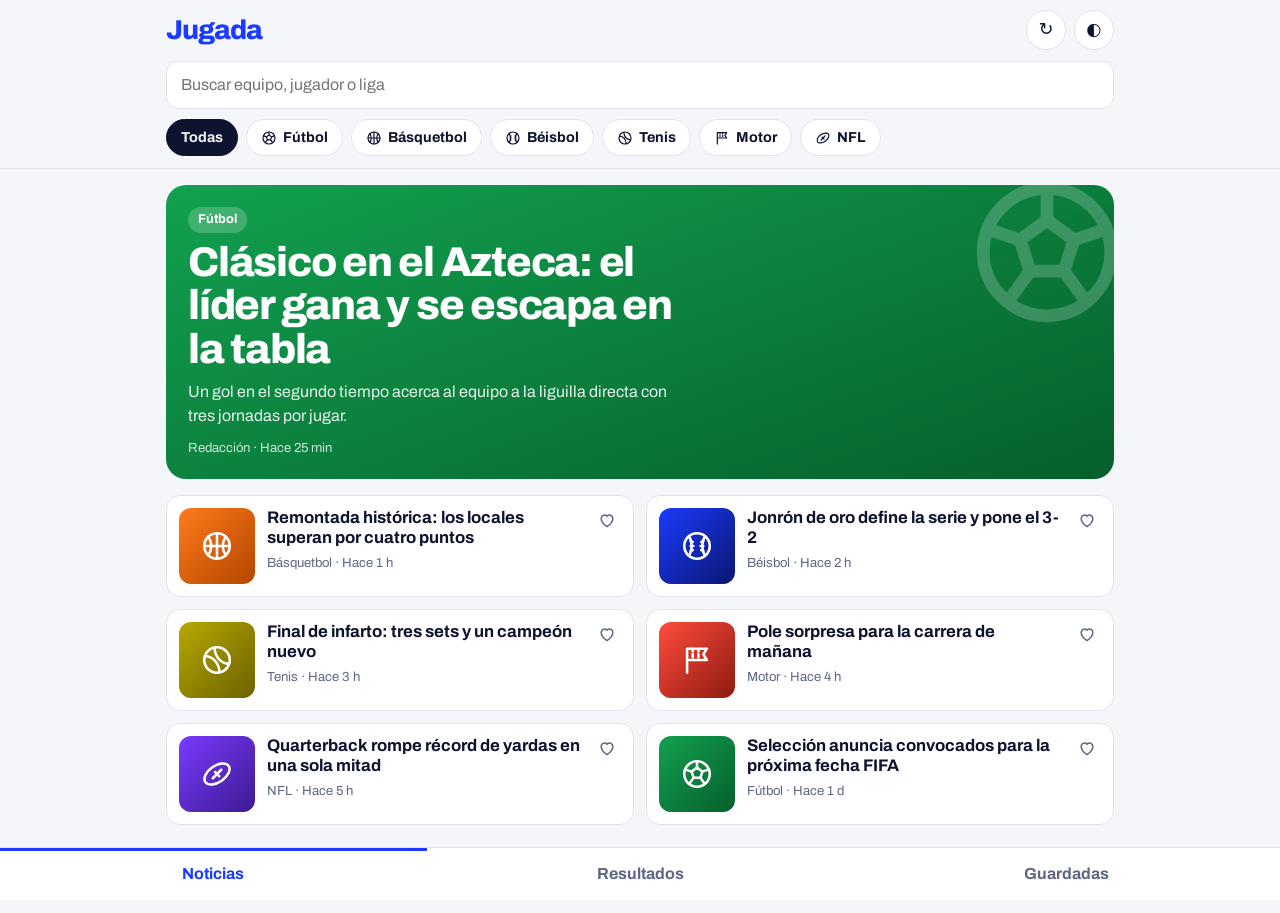
==== index.html @ f1afa184 "Deportes" ====
<!DOCTYPE html>
<html lang="es">
<head>
<meta charset="utf-8">
<meta name="viewport" content="width=device-width, initial-scale=1, viewport-fit=cover">
<title>Jugada · Noticias deportivas</title>
<meta name="description" content="Noticias y resultados deportivos en tiempo real.">
<meta name="theme-color" content="#1B3BFF">
<link rel="manifest" href="manifest.json">
<link rel="icon" href="icon.svg" type="image/svg+xml">
<link rel="apple-touch-icon" href="icon.svg">
<link rel="preconnect" href="https://fonts.googleapis.com">
<link rel="preconnect" href="https://fonts.gstatic.com" crossorigin>
<link href="https://fonts.googleapis.com/css2?family=Archivo:wght@400;500;700;800&display=swap" rel="stylesheet">
<link rel="stylesheet" href="/css/styles.css">
</head>
<body>
<div id="offline" class="offline" role="status" hidden>Sin conexión. Mostrando contenido guardado.</div>

<header class="bar">
  <div class="bar-in">
    <h1 class="logo">Jugada</h1>
    <div class="bar-actions">
      <button id="install" class="btn-sm" hidden>Instalar app</button>
      <button id="refresh" class="icon" aria-label="Actualizar noticias">↻</button>
      <button id="theme" class="icon" aria-label="Cambiar tema">◐</button>
    </div>
  </div>
  <div class="bar-in">
    <input id="q" class="search" type="search" placeholder="Buscar equipo, jugador o liga" aria-label="Buscar">
  </div>
  <nav id="chips" class="chips" aria-label="Deportes"></nav>
</header>

<main id="view" class="view" aria-live="polite"></main>

<nav class="tabbar" aria-label="Secciones">
  <button data-view="news" aria-current="page">Noticias</button>
  <button data-view="scores">Resultados</button>
  <button data-view="saved">Guardadas <span id="count" class="badge" hidden>0</span></button>
</nav>

<dialog id="sheet" class="sheet" aria-labelledby="sheet-title">
  <article id="sheet-body"></article>
</dialog>

<div id="toast" class="toast" role="status"></div>
<script src="/js/app.js" defer></script>
</body>
</html>
---- css/styles.css ----
:root{
  --bg:#F5F6FA; --card:#fff; --ink:#0E1330; --muted:#5F6785; --line:#E1E4EF;
  --brand:#1B3BFF; --brand-ink:#fff; --hot:#FF4D3D; --ok:#12A150;
  --r:14px; --font:"Archivo",system-ui,-apple-system,"Segoe UI",Roboto,sans-serif;
  --safe-t:env(safe-area-inset-top,0px); --safe-b:env(safe-area-inset-bottom,0px);
}
@media (prefers-color-scheme:dark){:root:not([data-theme="light"]){--bg:#090C1C;--card:#131833;--ink:#EEF0FB;--muted:#9AA2C4;--line:#232A4D;--brand:#5B73FF}}
:root[data-theme="dark"]{--bg:#090C1C;--card:#131833;--ink:#EEF0FB;--muted:#9AA2C4;--line:#232A4D;--brand:#5B73FF}
*{box-sizing:border-box}
html{height:100%}
body{margin:0;min-height:100%;background:var(--bg);color:var(--ink);font:400 1rem/1.5 var(--font);-webkit-font-smoothing:antialiased;padding-bottom:calc(72px + var(--safe-b))}
button{font:inherit;color:inherit;cursor:pointer}
:focus-visible{outline:3px solid var(--hot);outline-offset:2px}

.offline{background:var(--hot);color:#fff;text-align:center;font-weight:700;font-size:.85rem;padding:calc(6px + var(--safe-t)) 12px 6px}
.bar{position:sticky;top:0;z-index:10;background:var(--bg);padding-top:var(--safe-t);border-bottom:1px solid var(--line)}
.bar-in{display:flex;align-items:center;justify-content:space-between;gap:10px;max-width:980px;margin:0 auto;padding:10px 16px 0}
.logo{margin:0;font-weight:800;font-size:1.7rem;letter-spacing:-.04em;color:var(--brand)}
.bar-actions{display:flex;gap:8px;align-items:center}
.icon{width:40px;height:40px;border-radius:50%;border:1px solid var(--line);background:var(--card);font-size:1.1rem}
.icon.spin{animation:spin .8s linear infinite}
@keyframes spin{to{transform:rotate(360deg)}}
.btn-sm{background:var(--brand);color:var(--brand-ink);border:0;border-radius:999px;padding:8px 14px;font-weight:700;font-size:.85rem}
.search{width:100%;padding:11px 14px;border:1px solid var(--line);border-radius:12px;background:var(--card);color:var(--ink);font:inherit}
.chips{display:flex;gap:8px;overflow-x:auto;max-width:980px;margin:0 auto;padding:10px 16px 12px;scrollbar-width:none}
.chips::-webkit-scrollbar{display:none}
.chip{flex:0 0 auto;border:1px solid var(--line);background:var(--card);border-radius:999px;padding:7px 14px;font-weight:700;font-size:.9rem}
.chip[aria-pressed="true"]{background:var(--ink);color:var(--bg);border-color:var(--ink)}

.view{max-width:980px;margin:0 auto;padding:16px}
.hero{position:relative;display:flex;flex-direction:column;justify-content:flex-end;min-height:280px;border-radius:20px;padding:22px;color:#fff;overflow:hidden;cursor:pointer;background:linear-gradient(160deg,var(--c1,#1B3BFF),var(--c2,#0A1670));border:0;width:100%;text-align:left}
.hero>*{position:relative}.hero>.hero-ic{position:absolute;right:-18px;top:-18px;opacity:.2;pointer-events:none}
.hero h2{margin:8px 0 8px;font-weight:800;font-size:clamp(1.7rem,6vw,2.6rem);line-height:1.05;letter-spacing:-.03em;max-width:20ch}
.hero p{margin:0 0 10px;opacity:.9;max-width:56ch}
.pill{align-self:flex-start;background:rgba(255,255,255,.2);border-radius:999px;padding:3px 10px;font-weight:700;font-size:.8rem}
.grid{display:grid;gap:12px;margin-top:16px}
@media(min-width:720px){.grid{grid-template-columns:1fr 1fr}}
.card{display:grid;grid-template-columns:76px 1fr auto;gap:12px;align-items:start;background:var(--card);border:1px solid var(--line);border-radius:var(--r);padding:12px;text-align:left;width:100%}
.thumb{width:76px;height:76px;border-radius:12px;display:grid;place-items:center;font-size:2rem;background:linear-gradient(135deg,var(--c1),var(--c2))}
.card h3{margin:0 0 4px;font-size:1.05rem;line-height:1.2;font-weight:700}
.meta{color:var(--muted);font-size:.82rem}
.save{border:0;background:none;font-size:1.3rem;padding:2px 4px;color:var(--muted)}
.save[aria-pressed="true"]{color:var(--hot)}

.league{margin:18px 0 8px;font-weight:800;font-size:1rem}
.match{display:grid;grid-template-columns:1fr auto;gap:4px 12px;background:var(--card);border:1px solid var(--line);border-radius:var(--r);padding:12px 14px;margin-bottom:8px}
.match .t{display:flex;justify-content:space-between;font-weight:700}
.match .t b{font-variant-numeric:tabular-nums}
.match .st{grid-column:1/-1;font-size:.8rem;color:var(--muted)}
.match.live .st{color:var(--hot);font-weight:700}
.match.live .st::before{content:"● "}

.empty{text-align:center;color:var(--muted);padding:48px 0}
.skel{height:100px;border-radius:var(--r);background:linear-gradient(90deg,var(--line),var(--card),var(--line));background-size:200% 100%;animation:sh 1.2s infinite;margin-bottom:12px}
@keyframes sh{to{background-position:-200% 0}}

.tabbar{position:fixed;left:0;right:0;bottom:0;z-index:10;display:flex;background:var(--card);border-top:1px solid var(--line);padding-bottom:var(--safe-b)}
.tabbar button{flex:1;border:0;background:none;padding:14px 4px;font-weight:700;color:var(--muted)}
.tabbar button[aria-current="page"]{color:var(--brand);box-shadow:inset 0 3px 0 var(--brand)}
.badge{background:var(--hot);color:#fff;border-radius:999px;font-size:.7rem;padding:1px 6px;margin-left:4px}

.sheet{border:0;border-radius:20px 20px 0 0;padding:0;width:min(680px,100%);max-height:88vh;margin:auto auto 0;background:var(--card);color:var(--ink)}
.sheet::backdrop{background:rgba(5,8,25,.6)}
.sheet article{padding:22px 20px calc(24px + var(--safe-b))}
.sheet h2{font-size:1.7rem;line-height:1.1;letter-spacing:-.02em;margin:10px 0}
.sheet .actions{display:flex;gap:8px;margin-top:18px;flex-wrap:wrap}
.btn{border:1px solid var(--line);background:var(--bg);border-radius:10px;padding:10px 16px;font-weight:700}
.btn.main{background:var(--brand);color:var(--brand-ink);border-color:var(--brand)}
.toast{position:fixed;left:50%;bottom:calc(86px + var(--safe-b));transform:translate(-50%,20px);background:var(--ink);color:var(--bg);padding:10px 16px;border-radius:10px;font-weight:700;font-size:.9rem;opacity:0;pointer-events:none;transition:.2s;z-index:30}
.toast.on{opacity:1;transform:translate(-50%,0)}
@media(prefers-reduced-motion:reduce){*{animation:none!important;transition:none!important}}

.ic{display:inline-block;vertical-align:-.2em;flex:none}
.thumb .ic{color:#fff}
.icon{display:grid;place-items:center;padding:0}
.chip{display:inline-flex;align-items:center;gap:6px}
.save{display:grid;place-items:center}
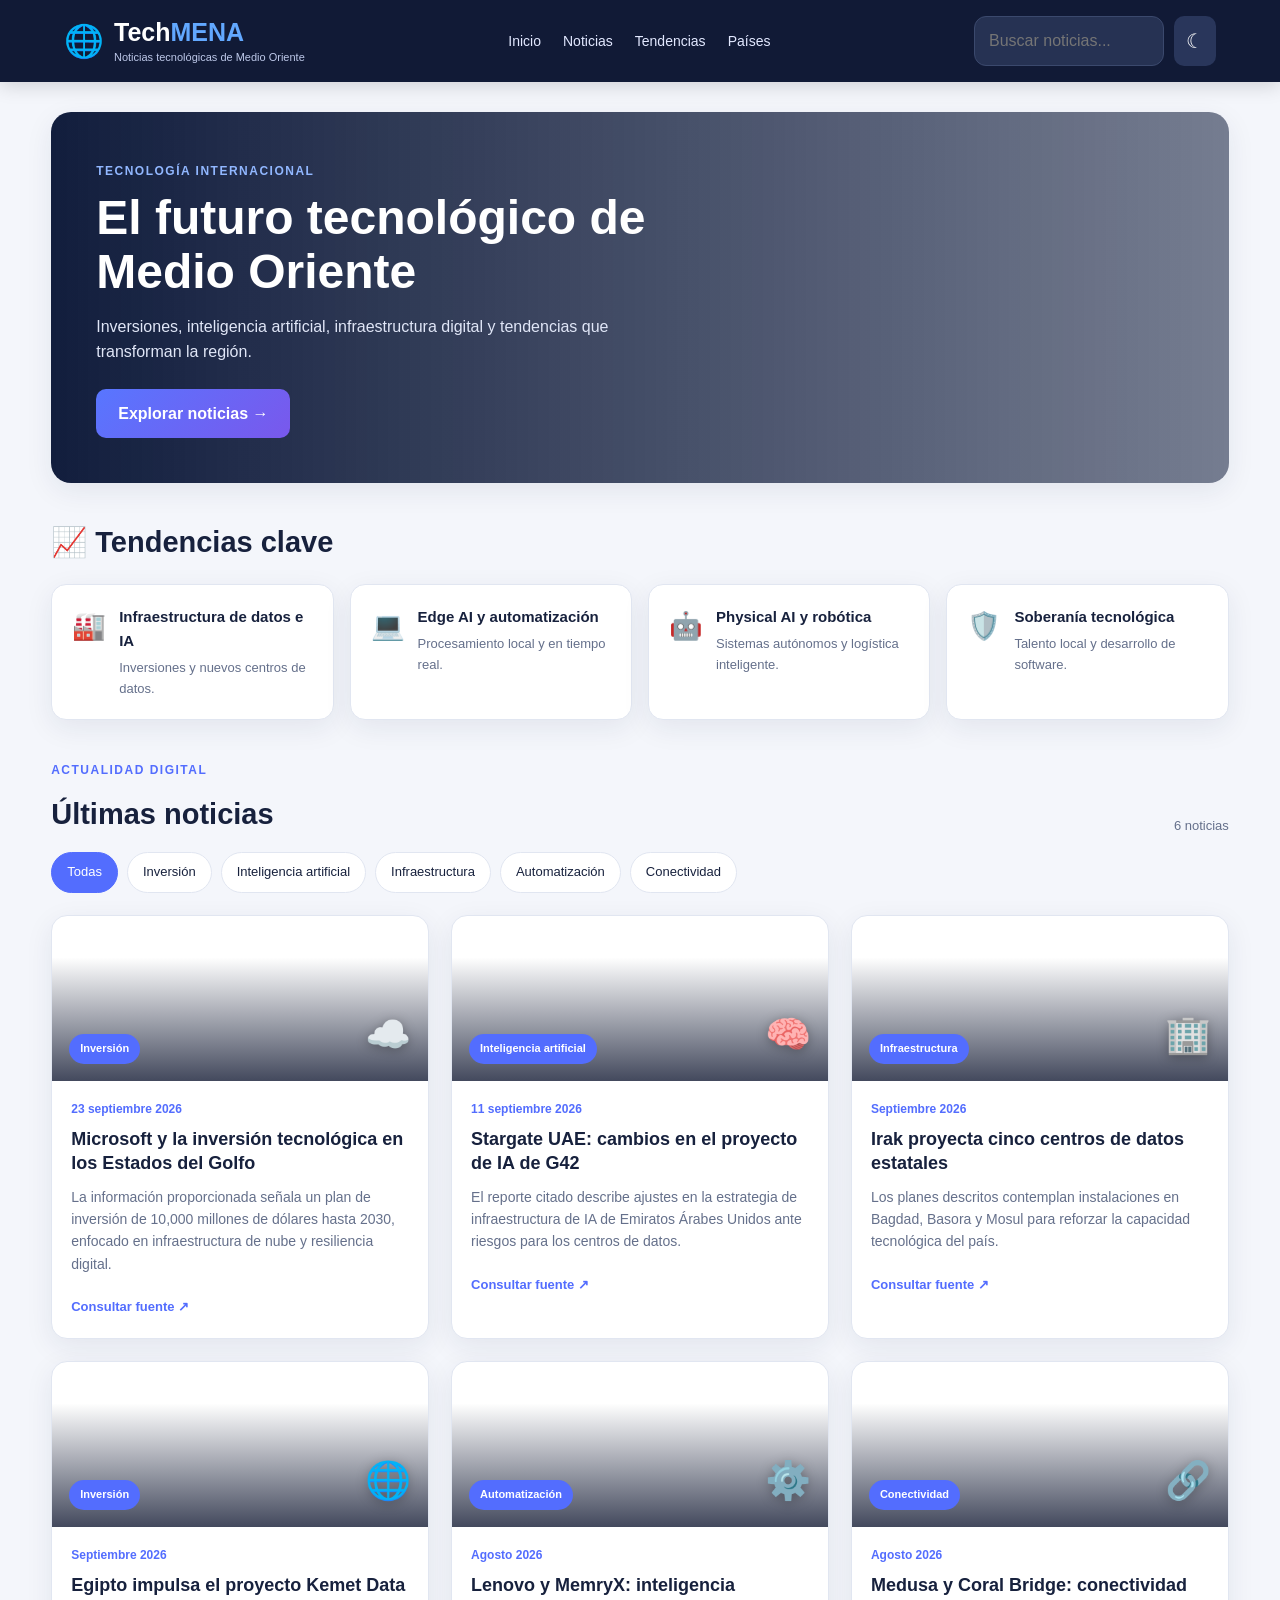
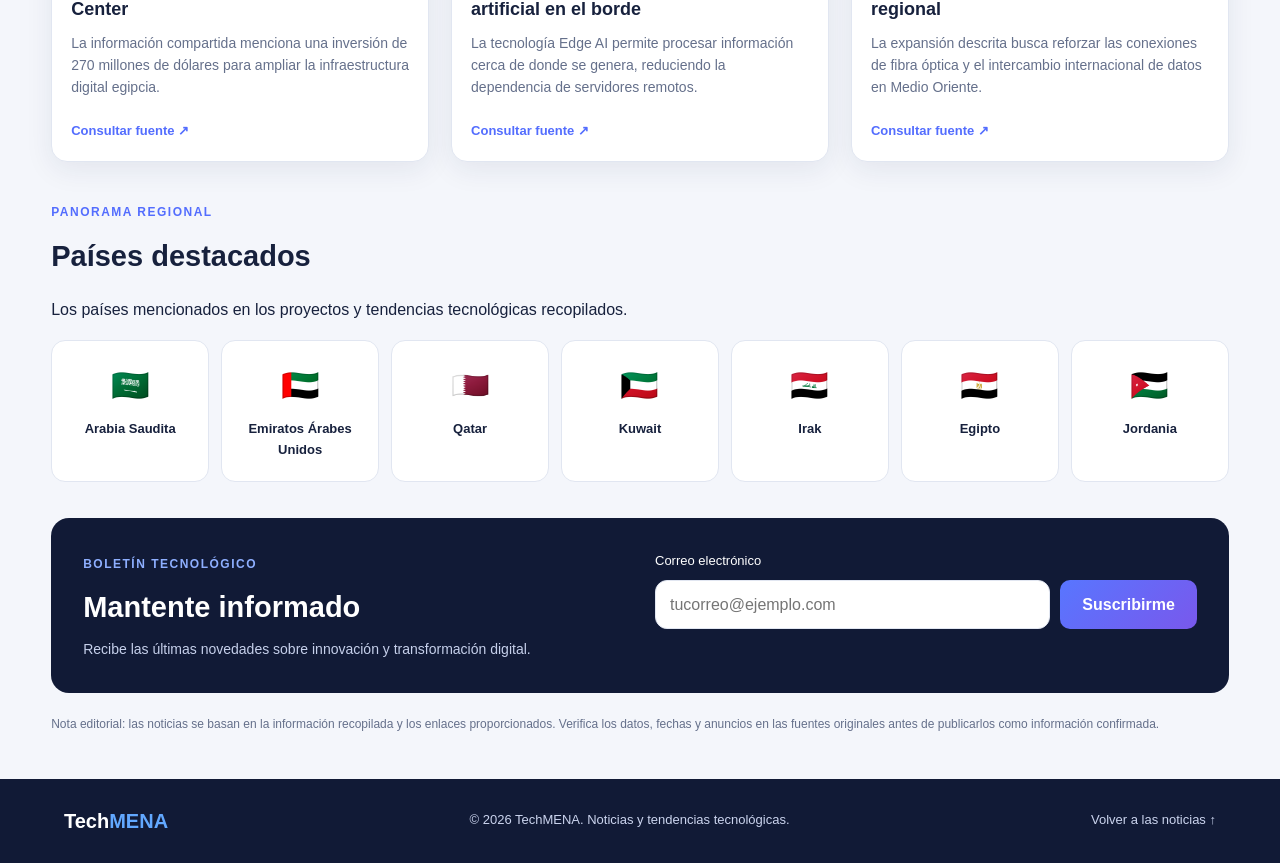
==== commit 3d7c0ee3: "Seccion de Tecnologia" ====
--- a/index.html
+++ b/index.html
@@ -1,50 +1,18 @@
+
 <!DOCTYPE html>
 <html lang="es">
 <head>
-<meta charset="utf-8">
-<meta name="viewport" content="width=device-width, initial-scale=1, viewport-fit=cover">
-<title>Jugada · Noticias deportivas</title>
-<meta name="description" content="Noticias y resultados deportivos en tiempo real.">
-<meta name="theme-color" content="#1B3BFF">
-<link rel="manifest" href="manifest.json">
-<link rel="icon" href="icon.svg" type="image/svg+xml">
-<link rel="apple-touch-icon" href="icon.svg">
-<link rel="preconnect" href="https://fonts.googleapis.com">
-<link rel="preconnect" href="https://fonts.gstatic.com" crossorigin>
-<link href="https://fonts.googleapis.com/css2?family=Archivo:wght@400;500;700;800&display=swap" rel="stylesheet">
-<link rel="stylesheet" href="/css/styles.css">
+    <meta charset="UTF-8">
+    <meta name="viewport" content="width=device-width, initial-scale=1.0">
+    <meta http-equiv="refresh" content="0; url=secciones/tecnologia/tecnologia.html">
+    <title>Redirigiendo | PWA Noticias</title>
 </head>
 <body>
-<div id="offline" class="offline" role="status" hidden>Sin conexión. Mostrando contenido guardado.</div>
-
-<header class="bar">
-  <div class="bar-in">
-    <h1 class="logo">Jugada</h1>
-    <div class="bar-actions">
-      <button id="install" class="btn-sm" hidden>Instalar app</button>
-      <button id="refresh" class="icon" aria-label="Actualizar noticias">↻</button>
-      <button id="theme" class="icon" aria-label="Cambiar tema">◐</button>
-    </div>
-  </div>
-  <div class="bar-in">
-    <input id="q" class="search" type="search" placeholder="Buscar equipo, jugador o liga" aria-label="Buscar">
-  </div>
-  <nav id="chips" class="chips" aria-label="Deportes"></nav>
-</header>
-
-<main id="view" class="view" aria-live="polite"></main>
-
-<nav class="tabbar" aria-label="Secciones">
-  <button data-view="news" aria-current="page">Noticias</button>
-  <button data-view="scores">Resultados</button>
-  <button data-view="saved">Guardadas <span id="count" class="badge" hidden>0</span></button>
-</nav>
-
-<dialog id="sheet" class="sheet" aria-labelledby="sheet-title">
-  <article id="sheet-body"></article>
-</dialog>
-
-<div id="toast" class="toast" role="status"></div>
-<script src="/js/app.js" defer></script>
+    <p>
+        Redirigiendo a la sección de tecnología...
+        <a href="secciones/tecnologia/tecnologia.html">
+            Haz clic aquí si no eres redirigido automáticamente.
+        </a>
+    </p>
 </body>
-</html>+</html>
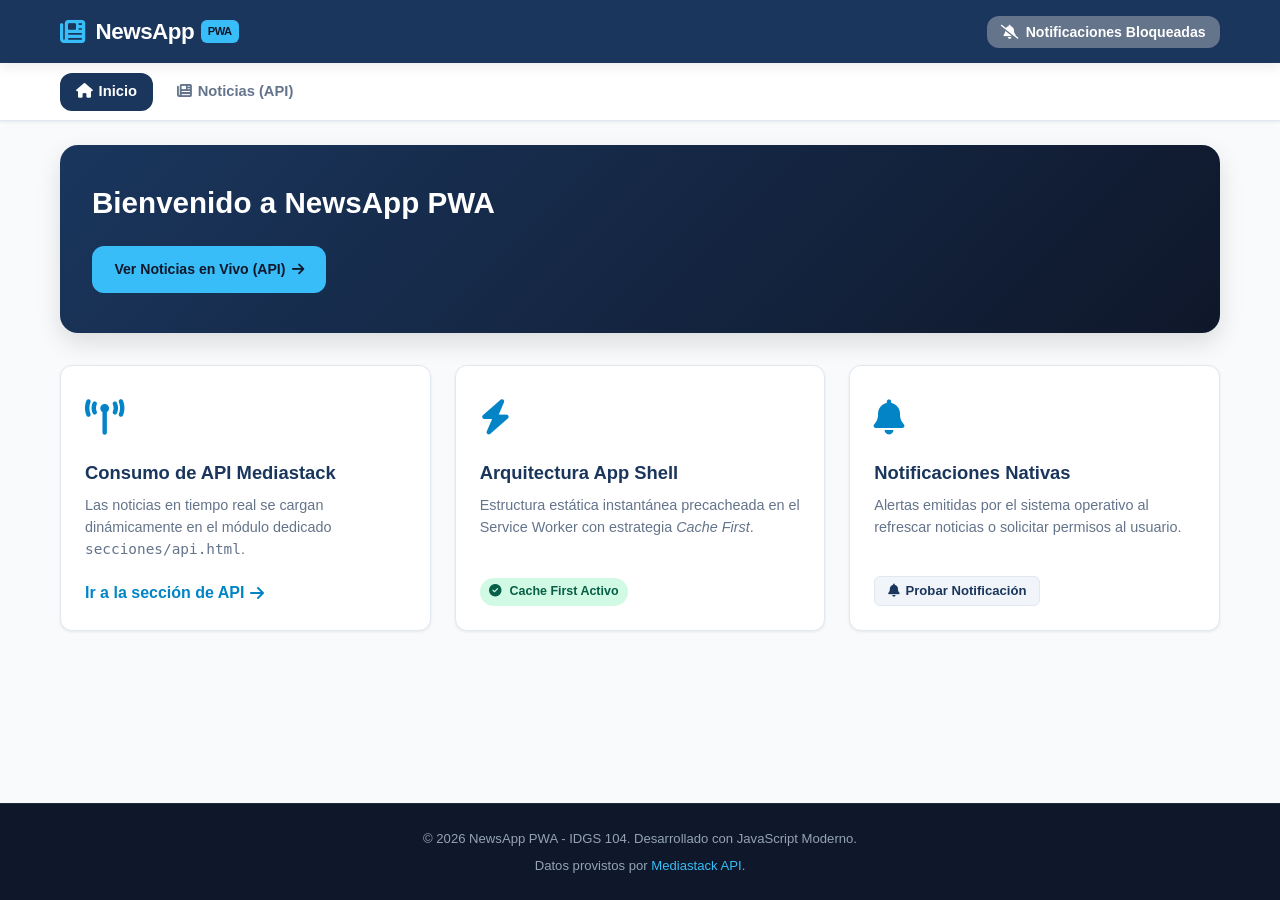
==== commit 0f1e290d: "Notificaciones y API Noticias" ====
--- a/index.html
+++ b/index.html
@@ -1,18 +1,128 @@
-
 <!DOCTYPE html>
 <html lang="es">
 <head>
-    <meta charset="UTF-8">
-    <meta name="viewport" content="width=device-width, initial-scale=1.0">
-    <meta http-equiv="refresh" content="0; url=secciones/tecnologia/tecnologia.html">
-    <title>Redirigiendo | PWA Noticias</title>
+  <meta charset="UTF-8">
+  <meta name="viewport" content="width=device-width, initial-scale=1.0">
+  <title>NewsApp PWA - Inicio</title>
+
+  <!-- ======================================================== -->
+  <!-- [APP SHELL] Metaetiquetas de Configuración y PWA        -->
+  <!-- ======================================================== -->
+  <meta name="description" content="Portal de noticias en tiempo real con Mediastack API y soporte PWA">
+  <meta name="theme-color" content="#1a365d">
+  <meta name="apple-mobile-web-app-capable" content="yes">
+  <meta name="apple-mobile-web-app-status-bar-style" content="black-translucent">
+  <meta name="apple-mobile-web-app-title" content="NewsApp">
+
+  <!-- Enlace al Web App Manifest con los iconos solicitados -->
+  <link rel="manifest" href="./manifest.json">
+  <link rel="apple-touch-icon" href="./icons/noticias-192.png">
+  <link rel="icon" type="image/png" href="./icons/noticias-192.png">
+
+  <!-- Font Awesome Icons -->
+  <link rel="stylesheet" href="https://cdnjs.cloudflare.com/ajax/libs/font-awesome/6.5.1/css/all.min.css">
+
+  <!-- Estilos del App Shell -->
+  <link rel="stylesheet" href="./style.css">
 </head>
 <body>
-    <p>
-        Redirigiendo a la sección de tecnología...
-        <a href="secciones/tecnologia/tecnologia.html">
-            Haz clic aquí si no eres redirigido automáticamente.
+
+  <!-- ======================================================== -->
+  <!-- [APP SHELL] ENCABEZADO (HEADER)                          -->
+  <!-- ======================================================== -->
+  <header class="app-header">
+    <div class="header-container">
+      <div class="brand">
+        <span class="brand-icon"><i class="fa-solid fa-newspaper"></i></span>
+        <h1 class="brand-title">NewsApp <span class="badge-pwa">PWA</span></h1>
+      </div>
+      <div class="header-actions">
+        <!-- Botón para solicitar / gestionar Notificaciones Nativas -->
+        <button id="btn-notify" class="btn btn-notify" title="Activar notificaciones">
+          <span class="icon"><i class="fa-solid fa-bell"></i></span>
+          <span class="btn-text">Notificaciones</span>
+        </button>
+      </div>
+    </div>
+  </header>
+
+  <!-- ======================================================== -->
+  <!-- [APP SHELL] MENÚ DE NAVEGACIÓN ENTRE ARCHIVOS           -->
+  <!-- Navegación que enlaza a diferentes secciones/archivos    -->
+  <!-- ======================================================== -->
+  <nav class="app-nav">
+    <div class="nav-container">
+      <a href="./index.html" class="nav-link active"><i class="fa-solid fa-house"></i> Inicio</a>
+      <a href="./secciones/api.html" class="nav-link"><i class="fa-solid fa-newspaper"></i> Noticias (API)</a>
+    </div>
+  </nav>
+
+  <!-- Banner de estado de conexión (Online / Offline) -->
+  <div id="offline-banner" class="offline-banner hidden">
+    <i class="fa-solid fa-triangle-exclamation"></i> Estás navegando en modo sin conexión (Offline). Mostrando recursos en caché.
+  </div>
+
+  <!-- ======================================================== -->
+  <!-- [ÁREA PRINCIPAL - APP SHELL]                             -->
+  <!-- Contenido principal de la página de inicio              -->
+  <!-- ======================================================== -->
+  <main class="app-main">
+    <!-- Hero / Bienvenida -->
+    <section class="hero-card">
+      <h2>Bienvenido a NewsApp PWA</h2>
+      <p>
+      </p>
+      <div class="hero-actions">
+        <a href="./secciones/api.html" class="btn btn-primary-cta">
+          Ver Noticias en Vivo (API) <i class="fa-solid fa-arrow-right"></i>
         </a>
-    </p>
+      </div>
+    </section>
+
+    <!-- Sección de tarjetas informativas de la PWA -->
+    <section class="modules-grid">
+      <article class="module-card">
+        <div class="module-icon"><i class="fa-solid fa-tower-broadcast"></i></div>
+        <h3>Consumo de API Mediastack</h3>
+        <p>
+          Las noticias en tiempo real se cargan dinámicamente en el módulo dedicado <code>secciones/api.html</code>.
+        </p>
+        <a href="./secciones/api.html" class="card-link">Ir a la sección de API <i class="fa-solid fa-arrow-right"></i></a>
+      </article>
+
+      <article class="module-card">
+        <div class="module-icon"><i class="fa-solid fa-bolt"></i></div>
+        <h3>Arquitectura App Shell</h3>
+        <p>
+          Estructura estática instantánea precacheada en el Service Worker con estrategia <em>Cache First</em>.
+        </p>
+        <span class="status-tag ok"><i class="fa-solid fa-circle-check"></i> Cache First Activo</span>
+      </article>
+
+      <article class="module-card">
+        <div class="module-icon"><i class="fa-solid fa-bell"></i></div>
+        <h3>Notificaciones Nativas</h3>
+        <p>
+          Alertas emitidas por el sistema operativo al refrescar noticias o solicitar permisos al usuario.
+        </p>
+        <button class="btn btn-secondary-sm" onclick="requestNotificationPermission()"><i class="fa-solid fa-bell"></i> Probar Notificación</button>
+      </article>
+    </section>
+  </main>
+
+  <!-- ======================================================== -->
+  <!-- [APP SHELL] PIE DE PÁGINA (FOOTER)                       -->
+  <!-- ======================================================== -->
+  <footer class="app-footer">
+    <div class="footer-container">
+      <p>&copy; 2026 NewsApp PWA - IDGS 104. Desarrollado con JavaScript Moderno.</p>
+      <p class="api-attribution">
+        Datos provistos por <a href="https://mediastack.com/" target="_blank" rel="noopener noreferrer">Mediastack API</a>.
+      </p>
+    </div>
+  </footer>
+
+  <!-- Script principal del cliente -->
+  <script src="./app.js"></script>
 </body>
 </html>
--- a/style.css
+++ b/style.css
@@ -0,0 +1,700 @@
+/* ========================================================
+   NewsApp PWA - Hojas de Estilo del App Shell y Contenido
+   ======================================================== */
+
+:root {
+  --primary-color: #1a365d;
+  --primary-light: #2b6cb0;
+  --accent-color: #0284c7;
+  --accent-hover: #0369a1;
+  --bg-color: #f8fafc;
+  --surface-color: #ffffff;
+  --text-main: #0f172a;
+  --text-muted: #64748b;
+  --border-color: #e2e8f0;
+  --danger-color: #ef4444;
+  --warning-color: #f59e0b;
+  --success-color: #10b981;
+  --radius-sm: 6px;
+  --radius-md: 12px;
+  --radius-lg: 18px;
+  --shadow-sm: 0 1px 3px rgba(0, 0, 0, 0.08);
+  --shadow-md: 0 4px 12px rgba(0, 0, 0, 0.08);
+  --shadow-lg: 0 10px 25px rgba(0, 0, 0, 0.12);
+  --transition: all 0.25s ease-in-out;
+}
+
+* {
+  box-sizing: border-box;
+  margin: 0;
+  padding: 0;
+}
+
+body {
+  font-family: -apple-system, BlinkMacSystemFont, "Segoe UI", Roboto, Oxygen, Ubuntu, Cantarell, "Helvetica Neue", sans-serif;
+  background-color: var(--bg-color);
+  color: var(--text-main);
+  line-height: 1.6;
+  min-height: 100vh;
+  display: flex;
+  flex-direction: column;
+}
+
+/* ========================================================
+   [APP SHELL] ENCABEZADO (HEADER)
+   ======================================================== */
+.app-header {
+  background-color: var(--primary-color);
+  color: #ffffff;
+  position: sticky;
+  top: 0;
+  z-index: 100;
+  box-shadow: var(--shadow-md);
+}
+
+.header-container {
+  max-width: 1200px;
+  margin: 0 auto;
+  padding: 0.85rem 1.25rem;
+  display: flex;
+  align-items: center;
+  justify-content: space-between;
+  flex-wrap: wrap;
+  gap: 1rem;
+}
+
+.brand {
+  display: flex;
+  align-items: center;
+  gap: 0.6rem;
+}
+
+.brand-icon {
+  font-size: 1.6rem;
+  color: #38bdf8;
+  display: flex;
+  align-items: center;
+}
+
+.brand-title {
+  font-size: 1.4rem;
+  font-weight: 800;
+  letter-spacing: -0.5px;
+  color: #ffffff;
+  display: flex;
+  align-items: center;
+  gap: 0.4rem;
+}
+
+.badge-pwa {
+  font-size: 0.7rem;
+  background-color: #38bdf8;
+  color: #0f172a;
+  padding: 0.15rem 0.45rem;
+  border-radius: var(--radius-sm);
+  font-weight: 700;
+  text-transform: uppercase;
+}
+
+.header-actions {
+  display: flex;
+  align-items: center;
+  gap: 0.6rem;
+}
+
+/* Botones del App Shell */
+.btn {
+  display: inline-flex;
+  align-items: center;
+  gap: 0.4rem;
+  padding: 0.5rem 0.9rem;
+  border-radius: var(--radius-md);
+  font-size: 0.88rem;
+  font-weight: 600;
+  cursor: pointer;
+  border: none;
+  transition: var(--transition);
+}
+
+.btn-notify {
+  background-color: #2563eb;
+  color: #ffffff;
+}
+
+.btn-notify:hover {
+  background-color: #1d4ed8;
+}
+
+.btn-notify.granted {
+  background-color: #059669;
+}
+
+.btn-notify.denied {
+  background-color: #64748b;
+  cursor: not-allowed;
+}
+
+.btn-secondary {
+  background-color: rgba(255, 255, 255, 0.15);
+  color: #ffffff;
+}
+
+.btn-secondary:hover {
+  background-color: rgba(255, 255, 255, 0.25);
+}
+
+/* ========================================================
+   [APP SHELL] MENÚ DE NAVEGACIÓN (NAV)
+   ======================================================== */
+.app-nav {
+  background-color: #ffffff;
+  border-bottom: 1px solid var(--border-color);
+  position: sticky;
+  top: 61px;
+  z-index: 90;
+  box-shadow: var(--shadow-sm);
+}
+
+.nav-container {
+  max-width: 1200px;
+  margin: 0 auto;
+  padding: 0.6rem 1.25rem;
+  display: flex;
+  gap: 0.5rem;
+  overflow-x: auto;
+  scrollbar-width: thin;
+}
+
+.nav-link {
+  text-decoration: none;
+  color: var(--text-muted);
+  font-weight: 600;
+  font-size: 0.92rem;
+  padding: 0.45rem 1rem;
+  border-radius: var(--radius-md);
+  transition: var(--transition);
+  display: inline-flex;
+  align-items: center;
+  gap: 0.35rem;
+}
+
+.nav-link:hover {
+  background-color: #f1f5f9;
+  color: var(--text-main);
+}
+
+.nav-link.active {
+  background-color: var(--primary-color);
+  color: #ffffff;
+}
+
+.category-bar {
+  background-color: #f8fafc;
+  border-bottom: 1px solid var(--border-color);
+  padding: 0.4rem 0;
+}
+
+.category-container {
+  max-width: 1200px;
+  margin: 0 auto;
+  padding: 0 1.25rem;
+  display: flex;
+  gap: 0.5rem;
+  overflow-x: auto;
+  scrollbar-width: thin;
+}
+
+.nav-pill {
+  background: #ffffff;
+  border: 1px solid var(--border-color);
+  padding: 0.35rem 0.85rem;
+  border-radius: 9999px;
+  font-size: 0.85rem;
+  font-weight: 500;
+  color: var(--text-muted);
+  cursor: pointer;
+  white-space: nowrap;
+  transition: var(--transition);
+}
+
+.nav-pill:hover {
+  background-color: #f1f5f9;
+  color: var(--text-main);
+}
+
+.nav-pill.active {
+  background-color: var(--accent-color);
+  color: #ffffff;
+  border-color: var(--accent-color);
+}
+
+/* ========================================================
+   ESTILOS DE LA PÁGINA DE INICIO (HERO & MÓDULOS)
+   ======================================================== */
+.hero-card {
+  background: linear-gradient(135deg, #1a365d 0%, #0f172a 100%);
+  color: #ffffff;
+  border-radius: var(--radius-lg);
+  padding: 2.5rem 2rem;
+  margin-bottom: 2rem;
+  box-shadow: var(--shadow-lg);
+  position: relative;
+  overflow: hidden;
+}
+
+.hero-badge {
+  display: inline-block;
+  background-color: #38bdf8;
+  color: #0f172a;
+  font-size: 0.75rem;
+  font-weight: 800;
+  padding: 0.2rem 0.65rem;
+  border-radius: 9999px;
+  text-transform: uppercase;
+  margin-bottom: 1rem;
+}
+
+.hero-card h2 {
+  font-size: 1.85rem;
+  margin-bottom: 0.8rem;
+  font-weight: 800;
+  line-height: 1.25;
+}
+
+.hero-card p {
+  color: #cbd5e1;
+  font-size: 1rem;
+  max-width: 750px;
+  line-height: 1.6;
+  margin-bottom: 1.5rem;
+}
+
+.btn-primary-cta {
+  background-color: #38bdf8;
+  color: #0f172a;
+  text-decoration: none;
+  font-weight: 700;
+  padding: 0.75rem 1.4rem;
+  border-radius: var(--radius-md);
+  display: inline-flex;
+  align-items: center;
+  gap: 0.4rem;
+  transition: var(--transition);
+}
+
+.btn-primary-cta i {
+  transition: transform 0.2s ease;
+}
+
+.btn-primary-cta:hover {
+  background-color: #7dd3fc;
+  transform: translateY(-2px);
+}
+
+.btn-primary-cta:hover i {
+  transform: translateX(3px);
+}
+
+.modules-grid {
+  display: grid;
+  grid-template-columns: repeat(auto-fit, minmax(280px, 1fr));
+  gap: 1.5rem;
+  margin-bottom: 2.5rem;
+}
+
+.module-card {
+  background-color: var(--surface-color);
+  border: 1px solid var(--border-color);
+  border-radius: var(--radius-md);
+  padding: 1.5rem;
+  box-shadow: var(--shadow-sm);
+  display: flex;
+  flex-direction: column;
+  transition: var(--transition);
+}
+
+.module-card:hover {
+  transform: translateY(-4px);
+  box-shadow: var(--shadow-md);
+  border-color: #cbd5e1;
+}
+
+.module-icon {
+  font-size: 2.2rem;
+  margin-bottom: 0.75rem;
+  color: var(--accent-color);
+}
+
+.module-card h3 {
+  font-size: 1.15rem;
+  color: var(--primary-color);
+  margin-bottom: 0.5rem;
+  font-weight: 700;
+}
+
+.module-card p {
+  font-size: 0.9rem;
+  color: var(--text-muted);
+  line-height: 1.5;
+  margin-bottom: 1.25rem;
+  flex: 1;
+}
+
+.btn-secondary-sm {
+  background-color: #f1f5f9;
+  color: var(--primary-color);
+  border: 1px solid var(--border-color);
+  padding: 0.4rem 0.8rem;
+  border-radius: var(--radius-sm);
+  font-size: 0.82rem;
+  font-weight: 600;
+  cursor: pointer;
+  align-self: flex-start;
+  transition: var(--transition);
+}
+
+.btn-secondary-sm:hover {
+  background-color: var(--primary-color);
+  color: #ffffff;
+}
+
+.status-tag {
+  display: inline-block;
+  align-self: flex-start;
+  font-size: 0.78rem;
+  font-weight: 700;
+  padding: 0.25rem 0.6rem;
+  border-radius: 9999px;
+}
+
+.status-tag.ok {
+  background-color: #d1fae5;
+  color: #065f46;
+}
+
+.status-tag.ok i {
+  margin-right: 0.3rem;
+}
+
+/* Banner de modo Offline */
+.offline-banner {
+  background-color: #fef3c7;
+  color: #92400e;
+  text-align: center;
+  padding: 0.5rem 1rem;
+  font-size: 0.88rem;
+  font-weight: 600;
+  border-bottom: 1px solid #fde68a;
+  transition: var(--transition);
+}
+
+.offline-banner i {
+  margin-right: 0.4rem;
+}
+
+.offline-banner.hidden {
+  display: none;
+}
+
+/* ========================================================
+   [ÁREA PRINCIPAL - APP SHELL Y CONTENIDO DINÁMICO]
+   ======================================================== */
+.app-main {
+  max-width: 1200px;
+  margin: 1.5rem auto;
+  padding: 0 1.25rem;
+  flex: 1;
+  width: 100%;
+}
+
+.content-header {
+  display: flex;
+  justify-content: space-between;
+  align-items: center;
+  margin-bottom: 1.25rem;
+  padding-bottom: 0.5rem;
+  border-bottom: 2px solid var(--border-color);
+}
+
+.content-header h2 {
+  font-size: 1.35rem;
+  font-weight: 700;
+  color: var(--primary-color);
+}
+
+.news-count {
+  font-size: 0.85rem;
+  color: var(--text-muted);
+  font-weight: 500;
+}
+
+/* Grid de noticias dinámicas */
+.news-grid {
+  display: grid;
+  grid-template-columns: repeat(auto-fill, minmax(320px, 1fr));
+  gap: 1.5rem;
+}
+
+/* Tarjeta individual de noticia (Elemento dinámico) */
+.news-card {
+  background-color: var(--surface-color);
+  border-radius: var(--radius-md);
+  overflow: hidden;
+  box-shadow: var(--shadow-sm);
+  border: 1px solid var(--border-color);
+  display: flex;
+  flex-direction: column;
+  transition: var(--transition);
+}
+
+.news-card:hover {
+  transform: translateY(-4px);
+  box-shadow: var(--shadow-lg);
+  border-color: #cbd5e1;
+}
+
+.card-image-wrap {
+  position: relative;
+  width: 100%;
+  height: 190px;
+  background-color: #1e293b;
+  overflow: hidden;
+}
+
+.card-image {
+  width: 100%;
+  height: 100%;
+  object-fit: cover;
+  transition: transform 0.4s ease;
+}
+
+.news-card:hover .card-image {
+  transform: scale(1.05);
+}
+
+.card-badge {
+  position: absolute;
+  top: 10px;
+  left: 10px;
+  background-color: rgba(15, 23, 42, 0.85);
+  color: #38bdf8;
+  padding: 0.2rem 0.6rem;
+  border-radius: var(--radius-sm);
+  font-size: 0.72rem;
+  font-weight: 700;
+  text-transform: uppercase;
+  backdrop-filter: blur(4px);
+}
+
+.card-content {
+  padding: 1.1rem;
+  display: flex;
+  flex-direction: column;
+  flex: 1;
+}
+
+.card-meta {
+  display: flex;
+  justify-content: space-between;
+  align-items: center;
+  font-size: 0.75rem;
+  color: var(--text-muted);
+  margin-bottom: 0.6rem;
+}
+
+.card-source {
+  font-weight: 700;
+  color: var(--accent-color);
+  text-transform: uppercase;
+}
+
+.card-title {
+  font-size: 1.05rem;
+  font-weight: 700;
+  line-height: 1.35;
+  margin-bottom: 0.6rem;
+}
+
+.card-title a {
+  color: var(--text-main);
+  text-decoration: none;
+  transition: color 0.2s;
+}
+
+.card-title a:hover {
+  color: var(--accent-color);
+}
+
+.card-description {
+  font-size: 0.87rem;
+  color: #475569;
+  line-height: 1.5;
+  margin-bottom: 1rem;
+  flex: 1;
+  display: -webkit-box;
+  -webkit-line-clamp: 3;
+  -webkit-box-orient: vertical;
+  overflow: hidden;
+}
+
+.card-footer {
+  display: flex;
+  justify-content: space-between;
+  align-items: center;
+  padding-top: 0.8rem;
+  border-top: 1px solid #f1f5f9;
+  font-size: 0.8rem;
+}
+
+.card-author {
+  color: var(--text-muted);
+  font-style: italic;
+  max-width: 60%;
+  white-space: nowrap;
+  overflow: hidden;
+  text-overflow: ellipsis;
+}
+
+.card-link {
+  color: var(--accent-color);
+  text-decoration: none;
+  font-weight: 700;
+  display: inline-flex;
+  align-items: center;
+  gap: 0.35rem;
+  transition: var(--transition);
+}
+
+.card-link i {
+  transition: transform 0.2s ease;
+}
+
+.card-link:hover {
+  color: var(--accent-hover);
+  text-decoration: underline;
+}
+
+.card-link:hover i {
+  transform: translateX(3px);
+}
+
+/* ========================================================
+   ESTADOS DE CARGA Y ERRORES
+   ======================================================== */
+.loading-state,
+.empty-state,
+.error-card {
+  grid-column: 1 / -1;
+  text-align: center;
+  padding: 3.5rem 1rem;
+  background-color: var(--surface-color);
+  border-radius: var(--radius-md);
+  border: 1px dashed var(--border-color);
+}
+
+.spinner {
+  width: 44px;
+  height: 44px;
+  border: 4px solid #e2e8f0;
+  border-top-color: var(--accent-color);
+  border-radius: 50%;
+  animation: spin 0.8s linear infinite;
+  margin: 0 auto 1rem;
+}
+
+@keyframes spin {
+  to {
+    transform: rotate(360deg);
+  }
+}
+
+.error-card {
+  border-color: #fca5a5;
+  background-color: #fff5f5;
+}
+
+.error-icon {
+  font-size: 2.2rem;
+  display: block;
+  margin-bottom: 0.5rem;
+  color: var(--danger-color);
+}
+
+.empty-icon {
+  font-size: 2.2rem;
+  display: block;
+  margin-bottom: 0.5rem;
+  color: var(--text-muted);
+}
+
+.error-details {
+  color: var(--danger-color);
+  font-size: 0.9rem;
+  margin: 0.5rem 0 1rem;
+}
+
+/* ========================================================
+   [APP SHELL] PIE DE PÁGINA (FOOTER)
+   ======================================================== */
+.app-footer {
+  background-color: #0f172a;
+  color: #94a3b8;
+  padding: 1.5rem 1.25rem;
+  margin-top: auto;
+  border-top: 1px solid #1e293b;
+  font-size: 0.82rem;
+  text-align: center;
+}
+
+.footer-container {
+  max-width: 1200px;
+  margin: 0 auto;
+  display: flex;
+  flex-direction: column;
+  gap: 0.4rem;
+}
+
+.app-footer a {
+  color: #38bdf8;
+  text-decoration: none;
+}
+
+.app-footer a:hover {
+  text-decoration: underline;
+}
+
+.sw-status {
+  font-family: monospace;
+  font-size: 0.78rem;
+  color: #64748b;
+}
+
+.sw-status.active {
+  color: #34d399;
+}
+
+.sw-status.error {
+  color: #f87171;
+}
+
+/* ========================================================
+   ADAPTABILIDAD RESPONSIVA (MEDIA QUERIES)
+   ======================================================== */
+@media (max-width: 640px) {
+  .header-container {
+    padding: 0.6rem 1rem;
+  }
+  
+  .brand-title {
+    font-size: 1.2rem;
+  }
+  
+  .btn .btn-text {
+    display: none; /* Ahorra espacio mostrando solo el icono en móviles */
+  }
+  
+  .news-grid {
+    grid-template-columns: 1fr;
+    gap: 1rem;
+  }
+}
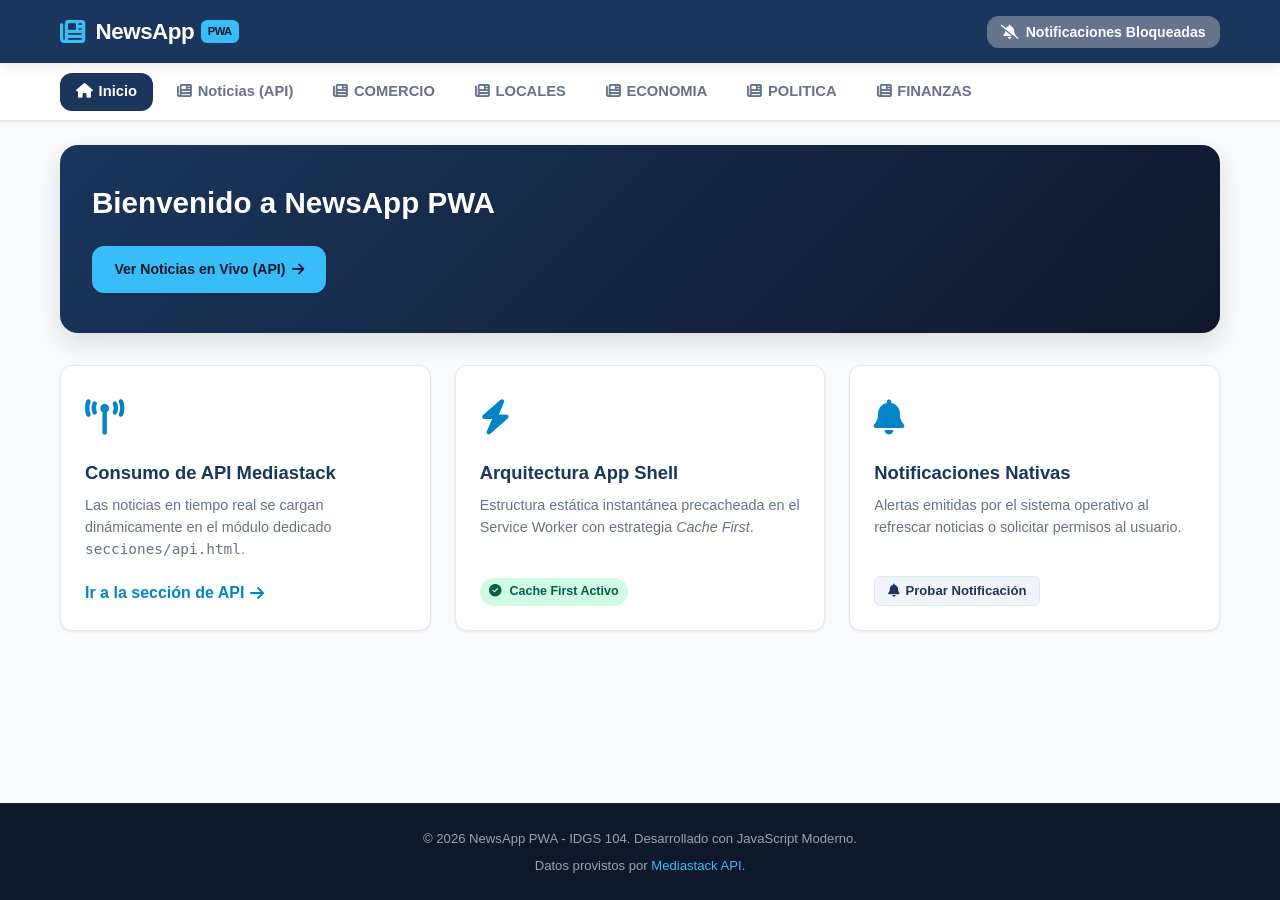
==== commit fb32ccdc: "INDEX.HTML" ====
--- a/index.html
+++ b/index.html
@@ -54,6 +54,11 @@
     <div class="nav-container">
       <a href="./index.html" class="nav-link active"><i class="fa-solid fa-house"></i> Inicio</a>
       <a href="./secciones/api.html" class="nav-link"><i class="fa-solid fa-newspaper"></i> Noticias (API)</a>
+      <a href="./secciones/comercio/comercio.html" class="nav-link"><i class="fa-solid fa-newspaper"></i> COMERCIO</a>
+      <a href="./secciones/locales/locales.html" class="nav-link"><i class="fa-solid fa-newspaper"></i> LOCALES</a>
+      <a href="./secciones/economia/economia.html" class="nav-link"><i class="fa-solid fa-newspaper"></i> ECONOMIA</a>
+      <a href="./secciones/politica/politica.html" class="nav-link"><i class="fa-solid fa-newspaper"></i> POLITICA</a>
+      <a href="./secciones/finanzas/finanzas.html" class="nav-link"><i class="fa-solid fa-newspaper"></i> FINANZAS</a>
     </div>
   </nav>
 
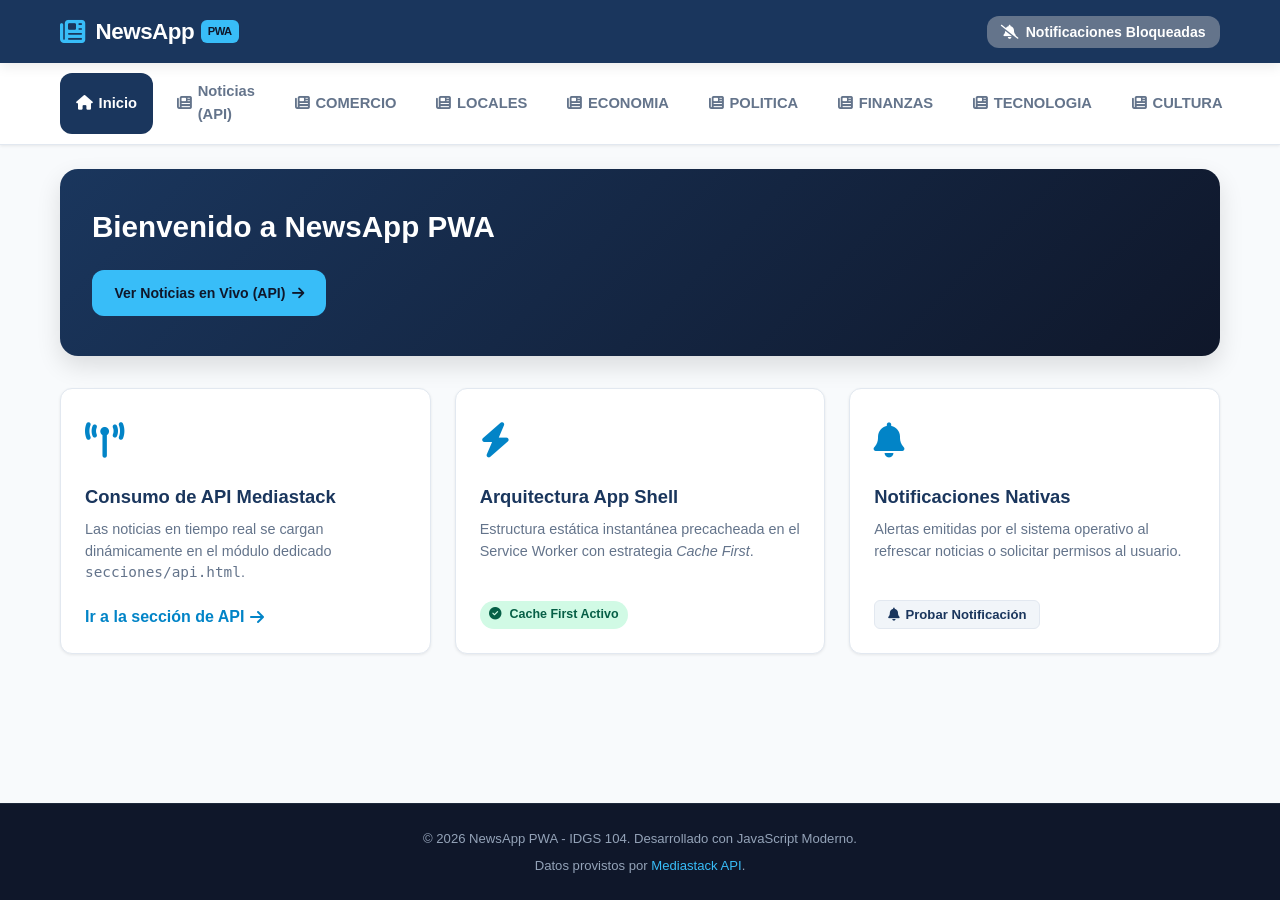
==== commit 8ca7e38d: "CULTURA" ====
--- a/index.html
+++ b/index.html
@@ -59,6 +59,8 @@
       <a href="./secciones/economia/economia.html" class="nav-link"><i class="fa-solid fa-newspaper"></i> ECONOMIA</a>
       <a href="./secciones/politica/politica.html" class="nav-link"><i class="fa-solid fa-newspaper"></i> POLITICA</a>
       <a href="./secciones/finanzas/finanzas.html" class="nav-link"><i class="fa-solid fa-newspaper"></i> FINANZAS</a>
+      <a href="./secciones/tecnologia/tecnologia.html" class="nav-link"><i class="fa-solid fa-newspaper"></i> TECNOLOGIA</a>
+      <a href="./secciones/cultura/cultura.html" class="nav-link"><i class="fa-solid fa-newspaper"></i> CULTURA</a>
     </div>
   </nav>
 
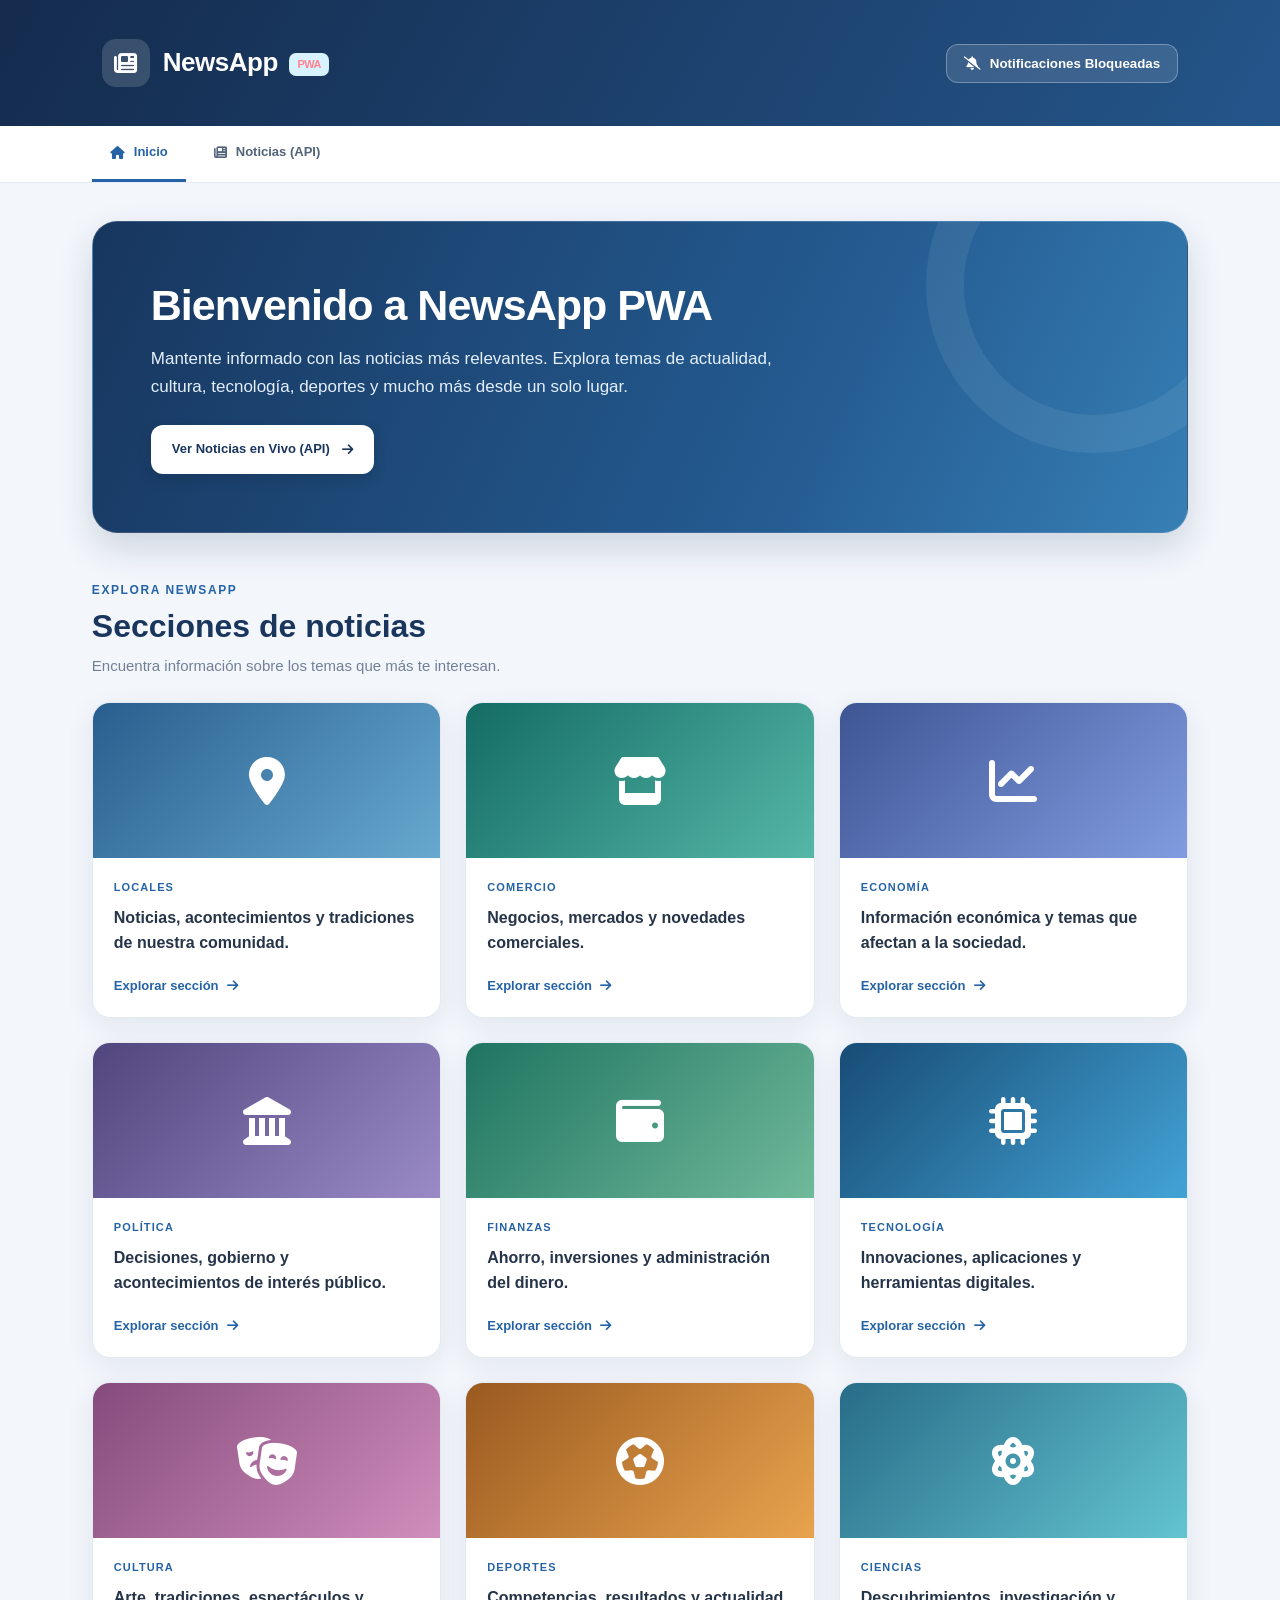
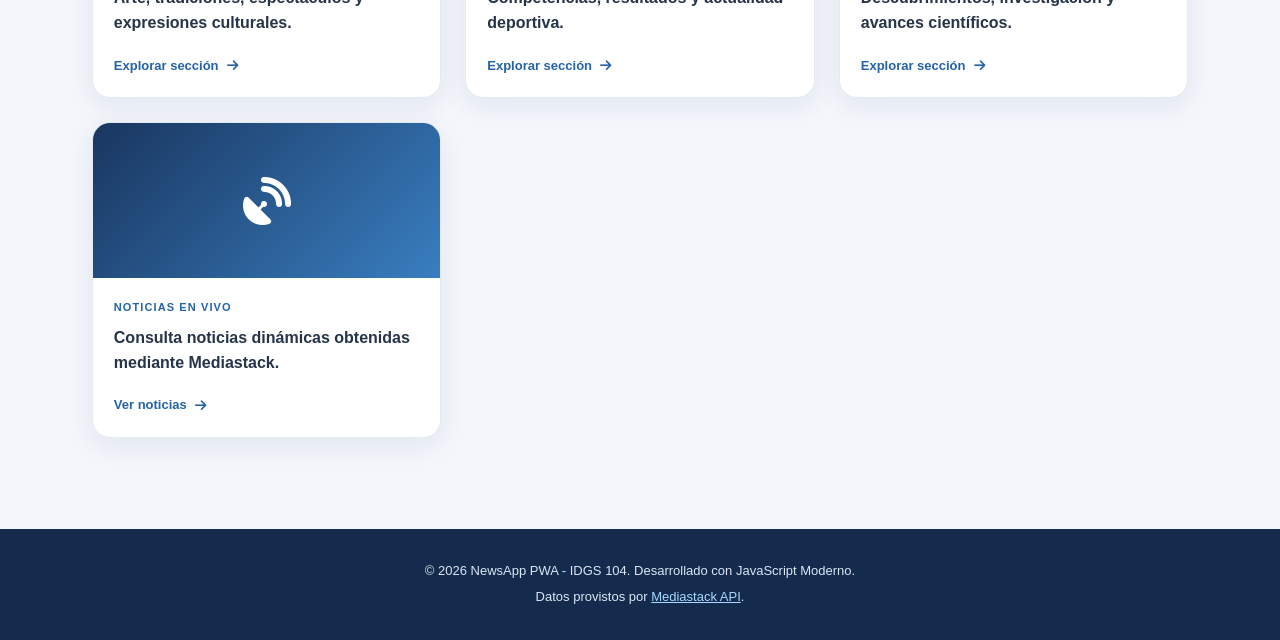
==== commit 18cbe33e: "DISEÑO MEJORADO" ====
--- a/index.html
+++ b/index.html
@@ -50,17 +50,16 @@
   <!-- [APP SHELL] MENÚ DE NAVEGACIÓN ENTRE ARCHIVOS           -->
   <!-- Navegación que enlaza a diferentes secciones/archivos    -->
   <!-- ======================================================== -->
+
   <nav class="app-nav">
     <div class="nav-container">
-      <a href="./index.html" class="nav-link active"><i class="fa-solid fa-house"></i> Inicio</a>
-      <a href="./secciones/api.html" class="nav-link"><i class="fa-solid fa-newspaper"></i> Noticias (API)</a>
-      <a href="./secciones/comercio/comercio.html" class="nav-link"><i class="fa-solid fa-newspaper"></i> COMERCIO</a>
-      <a href="./secciones/locales/locales.html" class="nav-link"><i class="fa-solid fa-newspaper"></i> LOCALES</a>
-      <a href="./secciones/economia/economia.html" class="nav-link"><i class="fa-solid fa-newspaper"></i> ECONOMIA</a>
-      <a href="./secciones/politica/politica.html" class="nav-link"><i class="fa-solid fa-newspaper"></i> POLITICA</a>
-      <a href="./secciones/finanzas/finanzas.html" class="nav-link"><i class="fa-solid fa-newspaper"></i> FINANZAS</a>
-      <a href="./secciones/tecnologia/tecnologia.html" class="nav-link"><i class="fa-solid fa-newspaper"></i> TECNOLOGIA</a>
-      <a href="./secciones/cultura/cultura.html" class="nav-link"><i class="fa-solid fa-newspaper"></i> CULTURA</a>
+      <a href="./index.html" class="nav-link active">
+        <i class="fa-solid fa-house"></i> Inicio
+      </a>
+
+      <a href="./secciones/api.html" class="nav-link">
+        <i class="fa-solid fa-newspaper"></i> Noticias (API)
+      </a>
     </div>
   </nav>
 
@@ -78,6 +77,9 @@
     <section class="hero-card">
       <h2>Bienvenido a NewsApp PWA</h2>
       <p>
+        Mantente informado con las noticias más relevantes.
+        Explora temas de actualidad, cultura, tecnología, deportes
+        y mucho más desde un solo lugar.
       </p>
       <div class="hero-actions">
         <a href="./secciones/api.html" class="btn btn-primary-cta">
@@ -87,33 +89,130 @@
     </section>
 
     <!-- Sección de tarjetas informativas de la PWA -->
-    <section class="modules-grid">
-      <article class="module-card">
-        <div class="module-icon"><i class="fa-solid fa-tower-broadcast"></i></div>
-        <h3>Consumo de API Mediastack</h3>
-        <p>
-          Las noticias en tiempo real se cargan dinámicamente en el módulo dedicado <code>secciones/api.html</code>.
-        </p>
-        <a href="./secciones/api.html" class="card-link">Ir a la sección de API <i class="fa-solid fa-arrow-right"></i></a>
-      </article>
-
-      <article class="module-card">
-        <div class="module-icon"><i class="fa-solid fa-bolt"></i></div>
-        <h3>Arquitectura App Shell</h3>
-        <p>
-          Estructura estática instantánea precacheada en el Service Worker con estrategia <em>Cache First</em>.
-        </p>
-        <span class="status-tag ok"><i class="fa-solid fa-circle-check"></i> Cache First Activo</span>
-      </article>
-
-      <article class="module-card">
-        <div class="module-icon"><i class="fa-solid fa-bell"></i></div>
-        <h3>Notificaciones Nativas</h3>
-        <p>
-          Alertas emitidas por el sistema operativo al refrescar noticias o solicitar permisos al usuario.
-        </p>
-        <button class="btn btn-secondary-sm" onclick="requestNotificationPermission()"><i class="fa-solid fa-bell"></i> Probar Notificación</button>
-      </article>
+    <section class="news-section">
+      <div class="section-heading">
+        <div>
+          <span class="eyebrow">EXPLORA NEWSAPP</span>
+          <h2>Secciones de noticias</h2>
+          <p>Encuentra información sobre los temas que más te interesan.</p>
+        </div>
+      </div>
+
+      <div class="news-cards">
+
+        <a href="./secciones/locales/locales.html" class="news-card modal-link">
+          <div class="card-image image-locales">
+            <i class="fa-solid fa-location-dot"></i>
+          </div>
+          <div class="news-card-content">
+            <span class="news-category">LOCALES</span>
+            <h3>Noticias, acontecimientos y tradiciones de nuestra comunidad.</h3>
+            <span class="card-read">Explorar sección <i class="fa-solid fa-arrow-right"></i></span>
+          </div>
+        </a>
+
+        <a href="./secciones/comercio/comercio.html" class="news-card modal-link">
+          <div class="card-image image-comercio">
+            <i class="fa-solid fa-store"></i>
+          </div>
+          <div class="news-card-content">
+            <span class="news-category">COMERCIO</span>
+            <h3>Negocios, mercados y novedades comerciales.</h3>
+            <span class="card-read">Explorar sección <i class="fa-solid fa-arrow-right"></i></span>
+          </div>
+        </a>
+
+        <a href="./secciones/economia/economia.html" class="news-card modal-link">
+          <div class="card-image image-economia">
+            <i class="fa-solid fa-chart-line"></i>
+          </div>
+          <div class="news-card-content">
+            <span class="news-category">ECONOMÍA</span>
+            <h3>Información económica y temas que afectan a la sociedad.</h3>
+            <span class="card-read">Explorar sección <i class="fa-solid fa-arrow-right"></i></span>
+          </div>
+        </a>
+
+        <a href="./secciones/politica/politica.html" class="news-card modal-link">
+          <div class="card-image image-politica">
+            <i class="fa-solid fa-landmark"></i>
+          </div>
+          <div class="news-card-content">
+            <span class="news-category">POLÍTICA</span>
+            <h3>Decisiones, gobierno y acontecimientos de interés público.</h3>
+            <span class="card-read">Explorar sección <i class="fa-solid fa-arrow-right"></i></span>
+          </div>
+        </a>
+
+        <a href="./secciones/finanzas/finanzas.html" class="news-card modal-link">
+          <div class="card-image image-finanzas">
+            <i class="fa-solid fa-wallet"></i>
+          </div>
+          <div class="news-card-content">
+            <span class="news-category">FINANZAS</span>
+            <h3>Ahorro, inversiones y administración del dinero.</h3>
+            <span class="card-read">Explorar sección <i class="fa-solid fa-arrow-right"></i></span>
+          </div>
+        </a>
+
+        <a href="./secciones/tecnologia/tecnologia.html" class="news-card modal-link">
+          <div class="card-image image-tecnologia">
+            <i class="fa-solid fa-microchip"></i>
+          </div>
+          <div class="news-card-content">
+            <span class="news-category">TECNOLOGÍA</span>
+            <h3>Innovaciones, aplicaciones y herramientas digitales.</h3>
+            <span class="card-read">Explorar sección <i class="fa-solid fa-arrow-right"></i></span>
+          </div>
+        </a>
+
+        <a href="./secciones/cultura/cultura.html" class="news-card modal-link">
+          <div class="card-image image-cultura">
+            <i class="fa-solid fa-masks-theater"></i>
+          </div>
+          <div class="news-card-content">
+            <span class="news-category">CULTURA</span>
+            <h3>Arte, tradiciones, espectáculos y expresiones culturales.</h3>
+            <span class="card-read">Explorar sección <i class="fa-solid fa-arrow-right"></i></span>
+          </div>
+        </a>
+
+        <a href="./secciones/deportes/deportes.html" class="news-card modal-link">
+          <div class="card-image image-deportes">
+            <i class="fa-solid fa-futbol"></i>
+          </div>
+          <div class="news-card-content">
+            <span class="news-category">DEPORTES</span>
+            <h3>Competencias, resultados y actualidad deportiva.</h3>
+            <span class="card-read">Explorar sección <i class="fa-solid fa-arrow-right"></i></span>
+          </div>
+        </a>
+
+        <a href="./secciones/ciencias/ciencias.html" class="news-card modal-link">
+          <div class="card-image image-ciencias">
+            <i class="fa-solid fa-atom"></i>
+          </div>
+          <div class="news-card-content">
+            <span class="news-category">CIENCIAS</span>
+            <h3>Descubrimientos, investigación y avances científicos.</h3>
+            <span class="card-read">Explorar sección <i class="fa-solid fa-arrow-right"></i></span>
+          </div>
+        </a>
+
+        <a href="./secciones/api.html" class="news-card">
+          <div class="card-image image-api">
+            <i class="fa-solid fa-satellite-dish"></i>
+          </div>
+          <div class="news-card-content">
+            <span class="news-category">NOTICIAS EN VIVO</span>
+            <h3>Consulta noticias dinámicas obtenidas mediante Mediastack.</h3>
+            <span class="card-read">
+              Ver noticias <i class="fa-solid fa-arrow-right"></i>
+            </span>
+          </div>
+        </a>
+
+      </div>
     </section>
   </main>
 
@@ -128,8 +227,127 @@
       </p>
     </div>
   </footer>
+  <!-- Modal para navegar entre las secciones -->
+  <div id="section-modal" class="section-modal" aria-hidden="true">
+    <div class="modal-backdrop" data-close-modal></div>
+
+    <section class="modal-window"
+      role="dialog"
+      aria-modal="true"
+      aria-labelledby="modal-title">
+
+      <header class="modal-header">
+        <div class="modal-heading">
+          <i class="fa-solid fa-newspaper"></i>
+          <div>
+            <h2 id="modal-title">NewsApp</h2>
+            <p>Contenido de la sección</p>
+          </div>
+        </div>
+
+        <button id="close-modal" class="modal-close"
+          aria-label="Cerrar ventana">
+          <i class="fa-solid fa-xmark"></i>
+        </button>
+      </header>
+
+      <div class="modal-loading" id="modal-loading">
+        <i class="fa-solid fa-circle-notch fa-spin"></i>
+        <p>Cargando sección...</p>
+      </div>
+
+      <iframe id="section-frame"
+        title="Contenido de la sección"
+        src="about:blank"></iframe>
+    </section>
+  </div>
 
   <!-- Script principal del cliente -->
   <script src="./app.js"></script>
+  <script>
+  (() => {
+    const modal = document.getElementById("section-modal");
+    const frame = document.getElementById("section-frame");
+    const title = document.getElementById("modal-title");
+    const loading = document.getElementById("modal-loading");
+    const closeButton = document.getElementById("close-modal");
+
+    if (!modal || !frame || !title || !loading || !closeButton) return;
+
+    let previousFocus = null;
+
+    function openModal(url, label) {
+      previousFocus = document.activeElement;
+
+      title.textContent = label || "NewsApp";
+      loading.style.display = "flex";
+      frame.style.visibility = "hidden";
+
+      modal.classList.add("is-open");
+      modal.setAttribute("aria-hidden", "false");
+      document.body.classList.add("modal-open");
+
+      frame.src = url;
+      closeButton.focus();
+    }
+
+    function closeModal() {
+      modal.classList.remove("is-open");
+      modal.setAttribute("aria-hidden", "true");
+      document.body.classList.remove("modal-open");
+
+      frame.src = "about:blank";
+      frame.style.visibility = "hidden";
+      loading.style.display = "none";
+
+      if (previousFocus && previousFocus.focus) {
+        previousFocus.focus();
+      }
+    }
+
+    document.addEventListener("click", (event) => {
+      const link = event.target.closest("a.modal-link");
+      if (!link) return;
+
+      if (
+        event.ctrlKey || event.metaKey || event.shiftKey ||
+        event.altKey || link.target === "_blank"
+      ) return;
+
+      const url = new URL(link.href, window.location.href);
+
+      if (url.origin !== window.location.origin) return;
+
+      event.preventDefault();
+
+      const label = link.textContent.replace(/\s+/g, " ").trim();
+      openModal(url.href, label);
+    });
+
+    frame.addEventListener("load", () => {
+      if (frame.src === "about:blank") return;
+
+      loading.style.display = "none";
+      frame.style.visibility = "visible";
+
+      try {
+        const frameTitle = frame.contentDocument.title;
+        if (frameTitle) title.textContent = frameTitle;
+      } catch (_) {}
+    });
+
+    closeButton.addEventListener("click", closeModal);
+
+    modal.querySelectorAll("[data-close-modal]").forEach((element) => {
+      element.addEventListener("click", closeModal);
+    });
+
+    document.addEventListener("keydown", (event) => {
+      if (event.key === "Escape" && modal.classList.contains("is-open")) {
+        closeModal();
+      }
+    });
+  })();
+  </script>
 </body>
 </html>
--- a/style.css
+++ b/style.css
@@ -1,700 +1,1794 @@
+
 /* ========================================================
-   NewsApp PWA - Hojas de Estilo del App Shell y Contenido
-   ======================================================== */
+   NEWSAPP - REDISEÑO EXCLUSIVO DE LA PORTADA
+   No modifica los estilos de las demás secciones.
+======================================================== */
+
+body {
+  --primary-color: #10243a;
+  --accent-color: #e34d59;
+  --accent-hover: #c93745;
+  background: #f3f6fa;
+  color: #253448;
+}
+
+/* Encabezado */
+body .app-header {
+  position: relative;
+  background: #10243a;
+  box-shadow: 0 4px 18px #10243a18;
+}
+
+body .header-container {
+  max-width: 1400px;
+  padding: 17px 25px;
+}
+
+body .brand {
+  text-decoration: none;
+}
+
+body .brand-icon {
+  display: grid;
+  place-items: center;
+  width: 43px;
+  height: 43px;
+  color: white;
+  background: #e34d59;
+  border-radius: 12px;
+}
+
+body .brand-title {
+  font-size: 27px;
+  letter-spacing: -1px;
+}
+
+body .brand-title span {
+  color: #ff858d;
+}
+
+body .badge-pwa {
+  background: #29465f;
+  color: #c9e2ff;
+}
+
+body .header-actions {
+  gap: 18px;
+}
+
+body .live-indicator {
+  display: flex;
+  align-items: center;
+  gap: 8px;
+  color: #fff;
+  font-size: 11px;
+  font-weight: 800;
+  letter-spacing: 1px;
+}
+
+body .live-indicator span {
+  width: 8px;
+  height: 8px;
+  border-radius: 50%;
+  background: #50d5a1;
+  box-shadow: 0 0 10px #50d5a1;
+}
+
+body .btn-notify {
+  padding: 11px 16px;
+  border: 1px solid #45617b;
+  border-radius: 8px;
+  background: #29445d;
+  color: white;
+}
+
+body .btn-notify:hover {
+  background: #365873;
+}
+
+/* Menú de navegación */
+body .app-nav {
+  position: sticky;
+  top: 0;
+  z-index: 90;
+  background: white;
+  border-bottom: 1px solid #e4eaf1;
+  box-shadow: none;
+}
+
+body .nav-container {
+  max-width: 1400px;
+  padding: 0 25px;
+  gap: 2px;
+}
+
+body .nav-link {
+  flex-shrink: 0;
+  padding: 16px 12px;
+  color: #657386;
+  background: transparent;
+  border-radius: 0;
+  border-bottom: 3px solid transparent;
+  font-size: 13px;
+  font-weight: 700;
+  white-space: nowrap;
+}
+
+body .nav-link:hover,
+body .nav-link.active {
+  color: #e34d59;
+  background: transparent;
+  border-bottom-color: #e34d59;
+}
+
+/* Contenedor principal */
+body .app-main {
+  width: 100%;
+  max-width: 1370px;
+  margin: 0 auto;
+  padding: 35px 25px 55px;
+}
+
+/* Bienvenida */
+body .welcome-strip {
+  display: flex;
+  align-items: center;
+  justify-content: space-between;
+  gap: 20px;
+  padding: 38px 42px;
+  margin-bottom: 40px;
+  border-radius: 17px;
+  color: white;
+  background: linear-gradient(120deg, #10243a, #1c496a);
+  box-shadow: 0 12px 30px #10243a15;
+}
+
+body .welcome-strip .eyebrow {
+  color: #ff969c;
+}
+
+body .welcome-strip h1 {
+  max-width: 650px;
+  margin: 0 0 13px;
+  font-size: clamp(28px, 4vw, 45px);
+  line-height: 1.15;
+  letter-spacing: -1px;
+}
+
+body .welcome-strip h1 span {
+  color: #ff969c;
+}
+
+body .welcome-strip p {
+  margin: 0;
+  color: #d0dce8;
+  line-height: 1.7;
+}
+
+body .welcome-icon {
+  padding: 0 20px;
+  color: #ffffff20;
+  font-size: clamp(65px, 10vw, 120px);
+}
+
+/* Títulos de secciones */
+body .section-heading {
+  display: flex;
+  align-items: end;
+  justify-content: space-between;
+  gap: 15px;
+  margin-bottom: 20px;
+}
+
+body .section-heading h2 {
+  margin: 0;
+  color: #10243a;
+  font-size: 25px;
+}
+
+body .text-link {
+  color: #e34d59;
+  font-size: 13px;
+  font-weight: 700;
+}
+
+/* Noticia destacada y tendencias */
+body .news-layout {
+  display: grid;
+  grid-template-columns: minmax(0, 1.7fr) minmax(280px, .9fr);
+  gap: 24px;
+}
+
+body .featured-news,
+body .trending-panel {
+  overflow: hidden;
+  background: white;
+  border: 1px solid #e4eaf1;
+  border-radius: 14px;
+}
+
+body .featured-image {
+  position: relative;
+  min-height: 260px;
+  background:
+    linear-gradient(0deg, #10243a80, transparent 65%),
+    url("https://images.unsplash.com/photo-1519608487953-e999c86e7455?auto=format&fit=crop&w=1200&q=85")
+    center 45% / cover;
+}
+
+body .news-label {
+  position: absolute;
+  top: 18px;
+  left: 18px;
+  padding: 8px 12px;
+  color: white;
+  background: #e34d59;
+  border-radius: 5px;
+  font-size: 10px;
+  font-weight: 800;
+}
+
+body .image-credit {
+  position: absolute;
+  right: 17px;
+  bottom: 15px;
+  color: white;
+  font-size: 11px;
+}
+
+body .featured-content {
+  padding: 26px;
+}
+
+body .news-category {
+  display: block;
+  margin-bottom: 10px;
+  color: #e34d59;
+  font-size: 10px;
+  font-weight: 800;
+  letter-spacing: 1px;
+}
+
+body .featured-content h2 {
+  margin: 0 0 12px;
+  color: #10243a;
+  font-size: clamp(22px, 2.5vw, 30px);
+  line-height: 1.3;
+}
+
+body .featured-content p {
+  margin-bottom: 22px;
+  color: #718096;
+  font-size: 14px;
+  line-height: 1.8;
+}
+
+body .btn-primary-cta {
+  display: inline-flex;
+  align-items: center;
+  gap: 12px;
+  padding: 13px 19px;
+  color: white;
+  background: #e34d59;
+  border-radius: 8px;
+  font-size: 13px;
+  font-weight: bold;
+  text-decoration: none;
+}
+
+body .btn-primary-cta:hover {
+  background: #c93745;
+}
+
+body .trending-panel {
+  padding: 23px;
+}
+
+body .trending-title {
+  margin-bottom: 5px;
+  border-bottom: 1px solid #e4eaf1;
+}
+
+body .trending-title h2 {
+  margin-bottom: 18px;
+  color: #10243a;
+  font-size: 19px;
+}
+
+body .trending-title i {
+  color: #e34d59;
+}
+
+body .trending-item {
+  display: flex;
+  gap: 15px;
+  padding: 21px 0;
+  border-bottom: 1px solid #e4eaf1;
+  text-decoration: none;
+}
+
+body .trending-item:last-child {
+  border-bottom: none;
+}
+
+body .trend-number {
+  color: #dbe2eb;
+  font-size: 28px;
+  font-weight: 800;
+}
+
+body .trending-item h3 {
+  margin: 0 0 10px;
+  color: #253448;
+  font-size: 15px;
+  line-height: 1.5;
+}
+
+body .trending-item:hover h3 {
+  color: #e34d59;
+}
+
+body .read-time {
+  color: #718096;
+  font-size: 11px;
+}
+
+/* Tarjetas de categorías */
+body .news-section {
+  margin-top: 48px;
+}
+
+body .news-cards {
+  display: grid;
+  grid-template-columns: repeat(3, minmax(0, 1fr));
+  gap: 22px;
+}
+
+body .news-card {
+  overflow: hidden;
+  background: white;
+  border: 1px solid #e4eaf1;
+  border-radius: 14px;
+  text-decoration: none;
+  transition: transform .2s, box-shadow .2s;
+}
+
+body .news-card:hover {
+  transform: translateY(-4px);
+  box-shadow: 0 12px 28px #10243a12;
+}
+
+body .card-image {
+  display: grid;
+  place-items: center;
+  height: 155px;
+  color: white;
+  font-size: 48px;
+  background: linear-gradient(135deg, #203d59, #557e9e);
+}
+
+body .image-politica {
+  background: linear-gradient(135deg, #24364c, #647e9c);
+}
+
+body .image-finanzas {
+  background: linear-gradient(135deg, #176d66, #55b69b);
+}
+
+body .image-cultura {
+  background: linear-gradient(135deg, #783b6d, #ce8ab7);
+}
+
+body .image-comercio {
+  background: linear-gradient(135deg, #a64b2a, #edaa67);
+}
+
+body .image-ciencias {
+  background: linear-gradient(135deg, #263c80, #6a9fea);
+}
+
+body .image-api {
+  background: linear-gradient(135deg, #263849, #718da4);
+}
+
+body .news-card-content {
+  padding: 20px;
+}
+
+body .news-card-content h3 {
+  margin: 0 0 20px;
+  color: #10243a;
+  font-size: 17px;
+  line-height: 1.5;
+}
+
+body .card-read {
+  color: #e34d59;
+  font-size: 12px;
+  font-weight: bold;
+}
+
+/* Bloque de notificaciones */
+body .newsletter-strip {
+  display: flex;
+  align-items: center;
+  gap: 18px;
+  padding: 25px;
+  margin-top: 45px;
+  border-radius: 14px;
+  background: #e6edf5;
+}
+
+body .newsletter-icon {
+  display: grid;
+  place-items: center;
+  min-width: 50px;
+  height: 50px;
+  color: white;
+  background: #10243a;
+  border-radius: 12px;
+  font-size: 21px;
+}
+
+body .newsletter-strip h2 {
+  margin: 0 0 5px;
+  color: #10243a;
+  font-size: 18px;
+}
+
+body .newsletter-strip p {
+  margin: 0;
+  color: #718096;
+  font-size: 13px;
+}
+
+body .btn-light {
+  flex-shrink: 0;
+  margin-left: auto;
+  padding: 12px 16px;
+  color: #10243a;
+  background: white;
+  border: none;
+  border-radius: 8px;
+  font-weight: bold;
+}
+
+/* Pie de página */
+body .app-footer {
+  margin-top: auto;
+  padding: 28px 25px;
+  color: #c5d1de;
+  background: #10243a;
+  text-align: left;
+}
+
+body .footer-container {
+  max-width: 1400px;
+  flex-direction: row;
+  justify-content: space-between;
+  align-items: center;
+  flex-wrap: wrap;
+  gap: 20px;
+}
+
+body .footer-container strong {
+  color: white;
+  font-size: 18px;
+}
+
+body .footer-container a {
+  color: #ff969c;
+}
+
+/* Modal */
+body .section-modal {
+  position: fixed;
+  inset: 0;
+  z-index: 1000;
+  display: none;
+  align-items: center;
+  justify-content: center;
+  padding: 24px;
+}
+
+body .section-modal.is-open {
+  display: flex;
+}
+
+body .modal-backdrop {
+  position: absolute;
+  inset: 0;
+  background: #081522c9;
+  backdrop-filter: blur(5px);
+}
+
+body .modal-window {
+  position: relative;
+  z-index: 1;
+  display: flex;
+  flex-direction: column;
+  width: min(1150px, 100%);
+  height: min(850px, 92vh);
+  overflow: hidden;
+  background: white;
+  border-radius: 15px;
+  box-shadow: 0 25px 90px #0005;
+}
+
+body .modal-header {
+  display: flex;
+  align-items: center;
+  justify-content: space-between;
+  gap: 15px;
+  padding: 15px 22px;
+  color: white;
+  background: #10243a;
+}
+
+body .modal-heading {
+  display: flex;
+  align-items: center;
+  gap: 13px;
+}
+
+body .modal-heading > i {
+  color: #ff969c;
+  font-size: 25px;
+}
+
+body .modal-heading h2 {
+  margin: 0 0 4px;
+  color: white;
+  font-size: 16px;
+}
+
+body .modal-heading p {
+  margin: 0;
+  color: #bdcbd9;
+  font-size: 11px;
+}
+
+body .modal-close {
+  display: grid;
+  place-items: center;
+  width: 40px;
+  height: 40px;
+  color: white;
+  background: #ffffff15;
+  border: 1px solid #ffffff35;
+  border-radius: 9px;
+  font-size: 22px;
+}
+
+body .modal-close:hover {
+  background: #e34d59;
+}
+
+body #section-frame {
+  width: 100%;
+  height: 100%;
+  flex: 1;
+  border: 0;
+  background: white;
+  visibility: hidden;
+}
+
+body .modal-loading {
+  display: none;
+  flex: 1;
+  align-items: center;
+  justify-content: center;
+  flex-direction: column;
+  gap: 12px;
+  color: #718096;
+}
+
+body .modal-loading i {
+  color: #e34d59;
+  font-size: 30px;
+}
+
+body .modal-open {
+  overflow: hidden;
+}
+
+/* Adaptación para tabletas y celulares */
+@media (max-width: 850px) {
+  body .news-layout {
+    grid-template-columns: 1fr;
+  }
+
+  body .news-cards {
+    grid-template-columns: repeat(2, minmax(0, 1fr));
+  }
+
+  body .welcome-strip {
+    padding: 28px;
+  }
+
+  body .welcome-icon {
+    font-size: 65px;
+  }
+
+  body .footer-container {
+    align-items: flex-start;
+    flex-direction: column;
+  }
+}
+
+@media (max-width: 560px) {
+  body .header-container {
+    padding: 14px 17px;
+  }
+
+  body .brand-title {
+    font-size: 23px;
+  }
+
+  body .live-indicator {
+    display: none;
+  }
+
+  body .app-main {
+    padding: 24px 15px 35px;
+  }
+
+  body .welcome-strip {
+    padding: 24px 20px;
+  }
+
+  body .welcome-strip h1 {
+    font-size: 29px;
+  }
+
+  body .welcome-icon {
+    display: none;
+  }
+
+  body .section-heading h2 {
+    font-size: 21px;
+  }
+
+  body .news-cards {
+    grid-template-columns: 1fr;
+  }
+
+  body .featured-image {
+    min-height: 190px;
+  }
+
+  body .featured-content {
+    padding: 20px;
+  }
+
+  body .newsletter-strip {
+    flex-wrap: wrap;
+    padding: 20px;
+  }
+
+  body .newsletter-strip > div:nth-child(2) {
+    flex: 1;
+    min-width: 160px;
+  }
+
+  body .btn-light {
+    width: 100%;
+    margin: 5px 0 0;
+  }
+
+  body .section-modal {
+    padding: 0;
+  }
+
+  body .modal-window {
+    width: 100%;
+    height: 100vh;
+    height: 100dvh;
+    border-radius: 0;
+  }
+}
+/* ===== TARJETAS DE SECCIONES NEWSAPP ===== */
+
+.news-section {
+  margin: 36px 0;
+}
+
+.section-heading {
+  margin-bottom: 22px;
+}
+
+.section-heading h2 {
+  margin: 6px 0;
+  color: #10243a;
+  font-size: 1.8rem;
+}
+
+.section-heading p {
+  color: #64748b;
+  margin-top: 8px;
+}
+
+.eyebrow {
+  color: #278b83;
+  font-size: 0.75rem;
+  font-weight: 800;
+  letter-spacing: 1.5px;
+}
+
+.news-cards {
+  display: grid;
+  grid-template-columns: repeat(3, minmax(0, 1fr));
+  gap: 22px;
+}
+
+.news-card {
+  display: flex;
+  flex-direction: column;
+  overflow: hidden;
+  min-width: 0;
+  color: inherit;
+  text-decoration: none;
+  background: #fff;
+  border: 1px solid #e2e8f0;
+  border-radius: 16px;
+  box-shadow: 0 5px 18px rgba(16, 36, 58, 0.06);
+  transition: transform 0.2s ease, box-shadow 0.2s ease;
+}
+
+.news-card:hover {
+  transform: translateY(-5px);
+  box-shadow: 0 12px 28px rgba(16, 36, 58, 0.12);
+}
+
+.card-image {
+  display: flex;
+  align-items: center;
+  justify-content: center;
+  min-height: 145px;
+  color: #fff;
+  background: linear-gradient(135deg, #10243a, #278b83);
+}
+
+.card-image i {
+  font-size: 3rem;
+}
+
+.image-locales { background: linear-gradient(135deg, #355c7d, #6c9bcf); }
+.image-comercio { background: linear-gradient(135deg, #7b4397, #dc7895); }
+.image-economia { background: linear-gradient(135deg, #14532d, #4d9b72); }
+.image-politica { background: linear-gradient(135deg, #243b55, #567a9f); }
+.image-finanzas { background: linear-gradient(135deg, #7c4a03, #d9a441); }
+.image-tecnologia { background: linear-gradient(135deg, #1e3a8a, #4895ef); }
+.image-cultura { background: linear-gradient(135deg, #762c5b, #c46a9b); }
+.image-deportes { background: linear-gradient(135deg, #9a3412, #f59e0b); }
+.image-ciencias { background: linear-gradient(135deg, #164e63, #22a6a1); }
+.image-api { background: linear-gradient(135deg, #10243a, #278b83); }
+
+.news-card-content {
+  display: flex;
+  flex: 1;
+  flex-direction: column;
+  align-items: flex-start;
+  padding: 20px;
+}
+
+.news-category {
+  color: #278b83;
+  font-size: 0.72rem;
+  font-weight: 800;
+  letter-spacing: 1px;
+}
+
+.news-card-content h3 {
+  margin: 10px 0 20px;
+  color: #10243a;
+  font-size: 1.05rem;
+  line-height: 1.5;
+}
+
+.card-read {
+  display: flex;
+  align-items: center;
+  gap: 8px;
+  margin-top: auto;
+  color: #278b83;
+  font-size: 0.9rem;
+  font-weight: 700;
+}
+
+@media (max-width: 900px) {
+  .news-cards {
+    grid-template-columns: repeat(2, minmax(0, 1fr));
+  }
+}
+
+@media (max-width: 560px) {
+  .news-cards {
+    grid-template-columns: 1fr;
+  }
+
+  .section-heading h2 {
+    font-size: 1.5rem;
+  }
+}
+
+
+/* ==========================================
+   NEWSAPP PWA - REDISEÑO DE PORTADA
+========================================== */
 
 :root {
-  --primary-color: #1a365d;
-  --primary-light: #2b6cb0;
-  --accent-color: #0284c7;
-  --accent-hover: #0369a1;
-  --bg-color: #f8fafc;
-  --surface-color: #ffffff;
-  --text-main: #0f172a;
-  --text-muted: #64748b;
-  --border-color: #e2e8f0;
-  --danger-color: #ef4444;
-  --warning-color: #f59e0b;
-  --success-color: #10b981;
-  --radius-sm: 6px;
-  --radius-md: 12px;
-  --radius-lg: 18px;
-  --shadow-sm: 0 1px 3px rgba(0, 0, 0, 0.08);
-  --shadow-md: 0 4px 12px rgba(0, 0, 0, 0.08);
-  --shadow-lg: 0 10px 25px rgba(0, 0, 0, 0.12);
-  --transition: all 0.25s ease-in-out;
+  --news-primary: #1a365d;
+  --news-secondary: #2563a6;
+  --news-accent: #48a9e6;
+  --news-bg: #f3f6fb;
+  --news-surface: #ffffff;
+  --news-text: #263449;
+  --news-muted: #718096;
+  --news-border: #e3eaf3;
+  --news-radius: 18px;
+  --news-shadow: 0 8px 28px rgba(26, 54, 93, 0.08);
 }
 
 * {
   box-sizing: border-box;
+}
+
+html {
+  scroll-behavior: smooth;
+}
+
+body {
   margin: 0;
-  padding: 0;
-}
-
-body {
-  font-family: -apple-system, BlinkMacSystemFont, "Segoe UI", Roboto, Oxygen, Ubuntu, Cantarell, "Helvetica Neue", sans-serif;
-  background-color: var(--bg-color);
-  color: var(--text-main);
+  background: var(--news-bg);
+  color: var(--news-text);
+  font-family: "Segoe UI", Arial, sans-serif;
   line-height: 1.6;
-  min-height: 100vh;
+}
+
+/* ENCABEZADO */
+
+body .app-header {
+  background: linear-gradient(120deg, #142b4d, #24558a);
+  color: #fff;
+  padding: 22px 6%;
+  box-shadow: 0 4px 18px rgba(20, 43, 77, 0.15);
+}
+
+body .header-container {
+  width: 100%;
+  max-width: 1250px;
+  margin: auto;
+  display: flex;
+  align-items: center;
+  justify-content: space-between;
+  gap: 20px;
+}
+
+body .brand {
+  display: flex;
+  align-items: center;
+  gap: 13px;
+}
+
+body .brand-icon {
+  display: grid;
+  place-items: center;
+  width: 48px;
+  height: 48px;
+  border-radius: 14px;
+  background: rgba(255, 255, 255, 0.15);
+  color: #fff;
+  font-size: 23px;
+}
+
+body .brand-title {
+  margin: 0;
+  font-size: 26px;
+  font-weight: 750;
+  letter-spacing: -0.5px;
+  color: #fff;
+}
+
+body .badge-pwa {
+  display: inline-block;
+  margin-left: 5px;
+  padding: 3px 8px;
+  border-radius: 7px;
+  background: #d9f2ff;
+  color: #17456d;
+  font-size: 11px;
+  vertical-align: middle;
+}
+
+/* BOTÓN DE NOTIFICACIONES */
+
+body .btn-notify {
+  display: inline-flex;
+  align-items: center;
+  justify-content: center;
+  gap: 9px;
+  padding: 11px 17px;
+  border: 1px solid rgba(255, 255, 255, 0.3);
+  border-radius: 12px;
+  background: rgba(255, 255, 255, 0.12);
+  color: #fff;
+  font-weight: 600;
+  cursor: pointer;
+  transition: background 0.2s, transform 0.2s;
+}
+
+body .btn-notify:hover {
+  background: rgba(255, 255, 255, 0.22);
+  transform: translateY(-2px);
+}
+
+/* NAVEGACIÓN */
+
+body .app-nav {
+  background: #fff;
+  border-bottom: 1px solid var(--news-border);
+}
+
+body .nav-container {
+  max-width: 1250px;
+  margin: auto;
+  padding: 0 6%;
+  display: flex;
+  align-items: center;
+  gap: 10px;
+}
+
+body .nav-link {
+  display: inline-flex;
+  align-items: center;
+  gap: 9px;
+  padding: 16px 18px;
+  color: #53647a;
+  text-decoration: none;
+  font-weight: 600;
+  border-bottom: 3px solid transparent;
+  transition: 0.2s;
+}
+
+body .nav-link:hover,
+body .nav-link.active {
+  color: var(--news-secondary);
+  border-bottom-color: var(--news-secondary);
+}
+
+/* CONTENIDO */
+
+body .app-main {
+  width: 100%;
+  max-width: 1250px;
+  margin: 0 auto;
+  padding: 38px 6% 55px;
+}
+
+/* HERO / BIENVENIDA */
+
+body .hero-card {
+  position: relative;
+  overflow: hidden;
+  margin-bottom: 43px;
+  padding: clamp(28px, 5vw, 58px);
+  border: 1px solid rgba(255, 255, 255, 0.15);
+  border-radius: 25px;
+  background: linear-gradient(115deg, #17365e 0%, #245b91 65%, #367fb5 100%);
+  color: #fff;
+  box-shadow: 0 15px 35px rgba(26, 54, 93, 0.17);
+}
+
+body .hero-card::after {
+  content: "";
+  position: absolute;
+  width: 260px;
+  height: 260px;
+  right: -75px;
+  top: -105px;
+  border: 38px solid rgba(255, 255, 255, 0.07);
+  border-radius: 50%;
+  pointer-events: none;
+}
+
+body .hero-card h2 {
+  position: relative;
+  z-index: 1;
+  max-width: 700px;
+  margin: 0 0 14px;
+  color: #fff;
+  font-size: clamp(29px, 4vw, 43px);
+  line-height: 1.2;
+  letter-spacing: -1px;
+}
+
+body .hero-card p {
+  position: relative;
+  z-index: 1;
+  max-width: 680px;
+  margin: 0 0 25px;
+  color: #e4effb;
+  font-size: 17px;
+}
+
+body .hero-actions {
+  position: relative;
+  z-index: 1;
+}
+
+/* BOTÓN PRINCIPAL */
+
+body .btn-primary-cta {
+  display: inline-flex;
+  align-items: center;
+  justify-content: center;
+  gap: 12px;
+  padding: 14px 21px;
+  border: none;
+  border-radius: 12px;
+  background: #fff;
+  color: var(--news-primary);
+  text-decoration: none;
+  font-weight: 750;
+  box-shadow: 0 5px 15px rgba(0, 0, 0, 0.12);
+  transition: transform 0.2s, box-shadow 0.2s;
+}
+
+body .btn-primary-cta:hover {
+  transform: translateY(-3px);
+  box-shadow: 0 9px 22px rgba(0, 0, 0, 0.17);
+}
+
+/* TÍTULO DE SECCIONES */
+
+body .news-section {
+  margin-top: 15px;
+}
+
+body .section-heading {
+  margin-bottom: 24px;
+}
+
+body .eyebrow {
+  display: inline-block;
+  margin-bottom: 6px;
+  color: var(--news-secondary);
+  font-size: 12px;
+  font-weight: 800;
+  letter-spacing: 1.6px;
+}
+
+body .section-heading h2 {
+  margin: 0 0 7px;
+  color: var(--news-primary);
+  font-size: clamp(25px, 3vw, 32px);
+  line-height: 1.3;
+}
+
+body .section-heading p {
+  margin: 0;
+  color: var(--news-muted);
+  font-size: 15px;
+}
+
+/* TARJETAS */
+
+body .news-cards {
+  display: grid;
+  grid-template-columns: repeat(3, minmax(0, 1fr));
+  gap: 24px;
+}
+
+body a.news-card {
   display: flex;
   flex-direction: column;
-}
-
-/* ========================================================
-   [APP SHELL] ENCABEZADO (HEADER)
-   ======================================================== */
-.app-header {
-  background-color: var(--primary-color);
-  color: #ffffff;
+  min-width: 0;
+  overflow: hidden;
+  border: 1px solid var(--news-border);
+  border-radius: var(--news-radius);
+  background: var(--news-surface);
+  color: inherit;
+  text-decoration: none;
+  box-shadow: var(--news-shadow);
+  transition: transform 0.25s ease, box-shadow 0.25s ease,
+    border-color 0.25s ease;
+}
+
+body a.news-card:hover {
+  transform: translateY(-6px);
+  border-color: #c5d9ed;
+  box-shadow: 0 16px 35px rgba(26, 54, 93, 0.14);
+}
+
+body .card-image {
+  display: grid;
+  place-items: center;
+  min-height: 145px;
+  color: #fff;
+  font-size: 43px;
+  background: linear-gradient(135deg, #1a365d, #438dc3);
+}
+
+body .image-locales {
+  background: linear-gradient(135deg, #285e8e, #67a9cf);
+}
+
+body .image-comercio {
+  background: linear-gradient(135deg, #146c65, #55b7a7);
+}
+
+body .image-economia {
+  background: linear-gradient(135deg, #3e5594, #819ce0);
+}
+
+body .image-politica {
+  background: linear-gradient(135deg, #51457e, #9a8bc6);
+}
+
+body .image-finanzas {
+  background: linear-gradient(135deg, #1f7460, #70b99b);
+}
+
+body .image-tecnologia {
+  background: linear-gradient(135deg, #174c75, #43a3d6);
+}
+
+body .image-cultura {
+  background: linear-gradient(135deg, #854b7c, #d08ebc);
+}
+
+body .image-deportes {
+  background: linear-gradient(135deg, #9a5a20, #e9a34e);
+}
+
+body .image-ciencias {
+  background: linear-gradient(135deg, #286c88, #63c4d0);
+}
+
+body .image-api {
+  background: linear-gradient(135deg, #19365f, #397ec0);
+}
+
+body .news-card-content {
+  display: flex;
+  flex: 1;
+  flex-direction: column;
+  align-items: flex-start;
+  padding: 21px;
+}
+
+body .news-category {
+  display: inline-block;
+  margin-bottom: 9px;
+  color: var(--news-secondary);
+  font-size: 11px;
+  font-weight: 800;
+  letter-spacing: 1.1px;
+}
+
+body .news-card-content h3 {
+  margin: 0 0 20px;
+  color: var(--news-text);
+  font-size: 16px;
+  font-weight: 650;
+  line-height: 1.55;
+}
+
+body .card-read {
+  display: inline-flex;
+  align-items: center;
+  gap: 8px;
+  margin-top: auto;
+  color: var(--news-secondary);
+  font-size: 13px;
+  font-weight: 750;
+}
+
+body .news-card:hover .card-read {
+  color: #123e6b;
+}
+
+/* AVISO SIN CONEXIÓN */
+
+body .offline-banner {
+  padding: 12px 6%;
+  background: #fff4d6;
+  color: #79530b;
+  text-align: center;
+  font-size: 14px;
+}
+
+body .offline-banner.hidden {
+  display: none;
+}
+
+/* PIE DE PÁGINA */
+
+body .app-footer {
+  padding: 27px 6%;
+  background: #142b4d;
+  color: #dce7f4;
+  text-align: center;
+}
+
+body .footer-container {
+  max-width: 1250px;
+  margin: auto;
+}
+
+body .app-footer p {
+  margin: 5px 0;
+  font-size: 13px;
+}
+
+body .app-footer a {
+  color: #a9d9ff;
+}
+
+/* MODAL DE LAS DEMÁS SECCIONES */
+
+body.modal-open {
+  overflow: hidden;
+}
+
+body .section-modal.is-open {
+  display: flex;
+}
+
+/* TABLET */
+
+@media (max-width: 950px) {
+  body .news-cards {
+    grid-template-columns: repeat(2, minmax(0, 1fr));
+    gap: 18px;
+  }
+
+  body .app-main {
+    padding-top: 28px;
+  }
+}
+
+/* CELULAR */
+
+@media (max-width: 600px) {
+  body .app-header {
+    padding: 17px 5%;
+  }
+
+  body .header-container {
+    align-items: flex-start;
+    flex-direction: column;
+    gap: 15px;
+  }
+
+  body .brand-title {
+    font-size: 23px;
+  }
+
+  body .btn-notify {
+    padding: 9px 13px;
+  }
+
+  body .nav-container {
+    padding: 0 4%;
+  }
+
+  body .nav-link {
+    padding: 14px 12px;
+    font-size: 13px;
+  }
+
+  body .app-main {
+    padding: 24px 5% 38px;
+  }
+
+  body .hero-card {
+    margin-bottom: 32px;
+    padding: 29px 23px;
+    border-radius: 19px;
+  }
+
+  body .hero-card h2 {
+    font-size: 30px;
+  }
+
+  body .hero-card p {
+    font-size: 15px;
+  }
+
+  body .btn-primary-cta {
+    width: 100%;
+    padding: 13px 12px;
+    font-size: 14px;
+  }
+
+  body .news-cards {
+    grid-template-columns: 1fr;
+    gap: 17px;
+  }
+
+  body .card-image {
+    min-height: 120px;
+    font-size: 36px;
+  }
+
+  body .news-card-content {
+    padding: 18px;
+  }
+}
+
+/* ACCESIBILIDAD */
+
+@media (prefers-reduced-motion: reduce) {
+  html {
+    scroll-behavior: auto;
+  }
+
+  body a.news-card,
+  body .btn-primary-cta,
+  body .btn-notify {
+    transition: none;
+  }
+}
+
+
+
+/* ============================================
+   NEWSAPP - DISEÑO EXCLUSIVO DE NOTICIAS API
+   No modifica las demás páginas
+============================================ */
+
+body.api-page {
+  --api-navy: #142b4d;
+  --api-blue: #2563a6;
+  --api-accent: #e34d59;
+  --api-bg: #f3f6fb;
+  --api-text: #253448;
+  --api-muted: #718096;
+
+  margin: 0;
+  background: var(--api-bg);
+  color: var(--api-text);
+}
+
+/* ENCABEZADO */
+
+body.api-page .app-header {
+  background: linear-gradient(120deg, #10243a, #24558a);
+  color: #fff;
+  box-shadow: 0 5px 22px rgba(16, 36, 58, .16);
+}
+
+body.api-page .header-container {
+  max-width: 1320px;
+  margin: auto;
+  padding: 20px 28px;
+}
+
+body.api-page .brand-icon {
+  display: grid;
+  place-items: center;
+  width: 48px;
+  height: 48px;
+  border-radius: 14px;
+  background: rgba(255,255,255,.14);
+  color: white;
+}
+
+body.api-page .brand-title {
+  color: white;
+  font-size: 27px;
+  letter-spacing: -.6px;
+}
+
+body.api-page .badge-pwa {
+  padding: 4px 8px;
+  border-radius: 7px;
+  background: #dceeff;
+  color: #17456d;
+  font-size: 11px;
+}
+
+body.api-page .header-actions {
+  display: flex;
+  align-items: center;
+  gap: 10px;
+}
+
+body.api-page .btn-notify,
+body.api-page #btn-refresh {
+  display: inline-flex;
+  align-items: center;
+  justify-content: center;
+  gap: 9px;
+  min-height: 43px;
+  padding: 10px 15px;
+  border: 1px solid rgba(255,255,255,.3);
+  border-radius: 11px;
+  background: rgba(255,255,255,.12);
+  color: white;
+  cursor: pointer;
+  transition: background .2s, transform .2s;
+}
+
+body.api-page .btn-notify:hover,
+body.api-page #btn-refresh:hover {
+  background: rgba(255,255,255,.24);
+  transform: translateY(-2px);
+}
+
+/* MENÚ PRINCIPAL */
+
+body.api-page .app-nav {
   position: sticky;
   top: 0;
-  z-index: 100;
-  box-shadow: var(--shadow-md);
-}
-
-.header-container {
-  max-width: 1200px;
-  margin: 0 auto;
-  padding: 0.85rem 1.25rem;
-  display: flex;
-  align-items: center;
-  justify-content: space-between;
-  flex-wrap: wrap;
-  gap: 1rem;
-}
-
-.brand {
-  display: flex;
-  align-items: center;
-  gap: 0.6rem;
-}
-
-.brand-icon {
-  font-size: 1.6rem;
-  color: #38bdf8;
-  display: flex;
-  align-items: center;
-}
-
-.brand-title {
-  font-size: 1.4rem;
-  font-weight: 800;
-  letter-spacing: -0.5px;
-  color: #ffffff;
-  display: flex;
-  align-items: center;
-  gap: 0.4rem;
-}
-
-.badge-pwa {
-  font-size: 0.7rem;
-  background-color: #38bdf8;
-  color: #0f172a;
-  padding: 0.15rem 0.45rem;
-  border-radius: var(--radius-sm);
+  z-index: 20;
+  background: #fff;
+  border-bottom: 1px solid #e2e8f0;
+}
+
+body.api-page .nav-container {
+  max-width: 1320px;
+  margin: auto;
+  padding: 0 28px;
+  display: flex;
+  gap: 8px;
+}
+
+body.api-page .nav-link {
+  display: inline-flex;
+  align-items: center;
+  gap: 9px;
+  padding: 16px 18px;
+  border-bottom: 3px solid transparent;
+  color: #65748a;
+  text-decoration: none;
   font-weight: 700;
-  text-transform: uppercase;
-}
-
-.header-actions {
-  display: flex;
-  align-items: center;
-  gap: 0.6rem;
-}
-
-/* Botones del App Shell */
-.btn {
-  display: inline-flex;
-  align-items: center;
-  gap: 0.4rem;
-  padding: 0.5rem 0.9rem;
-  border-radius: var(--radius-md);
-  font-size: 0.88rem;
-  font-weight: 600;
-  cursor: pointer;
-  border: none;
-  transition: var(--transition);
-}
-
-.btn-notify {
-  background-color: #2563eb;
-  color: #ffffff;
-}
-
-.btn-notify:hover {
-  background-color: #1d4ed8;
-}
-
-.btn-notify.granted {
-  background-color: #059669;
-}
-
-.btn-notify.denied {
-  background-color: #64748b;
-  cursor: not-allowed;
-}
-
-.btn-secondary {
-  background-color: rgba(255, 255, 255, 0.15);
-  color: #ffffff;
-}
-
-.btn-secondary:hover {
-  background-color: rgba(255, 255, 255, 0.25);
-}
-
-/* ========================================================
-   [APP SHELL] MENÚ DE NAVEGACIÓN (NAV)
-   ======================================================== */
-.app-nav {
-  background-color: #ffffff;
-  border-bottom: 1px solid var(--border-color);
-  position: sticky;
-  top: 61px;
-  z-index: 90;
-  box-shadow: var(--shadow-sm);
-}
-
-.nav-container {
-  max-width: 1200px;
-  margin: 0 auto;
-  padding: 0.6rem 1.25rem;
-  display: flex;
-  gap: 0.5rem;
+  transition: color .2s, border-color .2s;
+}
+
+body.api-page .nav-link:hover,
+body.api-page .nav-link.active {
+  color: var(--api-blue);
+  border-bottom-color: var(--api-blue);
+}
+
+/* FILTRO DE CATEGORÍAS */
+
+body.api-page .category-bar {
+  position: relative;
+  z-index: 10;
+  background: #fff;
+  border-bottom: 1px solid #e2e8f0;
+}
+
+body.api-page .category-container {
+  display: flex;
+  align-items: center;
+  gap: 11px;
+  max-width: 1320px;
+  margin: auto;
+  padding: 15px 28px;
   overflow-x: auto;
   scrollbar-width: thin;
 }
 
-.nav-link {
-  text-decoration: none;
-  color: var(--text-muted);
-  font-weight: 600;
-  font-size: 0.92rem;
-  padding: 0.45rem 1rem;
-  border-radius: var(--radius-md);
-  transition: var(--transition);
-  display: inline-flex;
-  align-items: center;
-  gap: 0.35rem;
-}
-
-.nav-link:hover {
-  background-color: #f1f5f9;
-  color: var(--text-main);
-}
-
-.nav-link.active {
-  background-color: var(--primary-color);
-  color: #ffffff;
-}
-
-.category-bar {
-  background-color: #f8fafc;
-  border-bottom: 1px solid var(--border-color);
-  padding: 0.4rem 0;
-}
-
-.category-container {
-  max-width: 1200px;
-  margin: 0 auto;
-  padding: 0 1.25rem;
-  display: flex;
-  gap: 0.5rem;
-  overflow-x: auto;
-  scrollbar-width: thin;
-}
-
-.nav-pill {
-  background: #ffffff;
-  border: 1px solid var(--border-color);
-  padding: 0.35rem 0.85rem;
-  border-radius: 9999px;
-  font-size: 0.85rem;
-  font-weight: 500;
-  color: var(--text-muted);
+body.api-page .nav-pill {
+  flex: 0 0 auto;
+  padding: 10px 17px;
+  border: 1px solid #dce5ef;
+  border-radius: 30px;
+  background: #f7f9fc;
+  color: #586a80;
+  font-size: 13px;
+  font-weight: 700;
+  white-space: nowrap;
   cursor: pointer;
-  white-space: nowrap;
-  transition: var(--transition);
-}
-
-.nav-pill:hover {
-  background-color: #f1f5f9;
-  color: var(--text-main);
-}
-
-.nav-pill.active {
-  background-color: var(--accent-color);
-  color: #ffffff;
-  border-color: var(--accent-color);
-}
-
-/* ========================================================
-   ESTILOS DE LA PÁGINA DE INICIO (HERO & MÓDULOS)
-   ======================================================== */
-.hero-card {
-  background: linear-gradient(135deg, #1a365d 0%, #0f172a 100%);
-  color: #ffffff;
-  border-radius: var(--radius-lg);
-  padding: 2.5rem 2rem;
-  margin-bottom: 2rem;
-  box-shadow: var(--shadow-lg);
-  position: relative;
-  overflow: hidden;
-}
-
-.hero-badge {
-  display: inline-block;
-  background-color: #38bdf8;
-  color: #0f172a;
-  font-size: 0.75rem;
-  font-weight: 800;
-  padding: 0.2rem 0.65rem;
-  border-radius: 9999px;
-  text-transform: uppercase;
-  margin-bottom: 1rem;
-}
-
-.hero-card h2 {
-  font-size: 1.85rem;
-  margin-bottom: 0.8rem;
+  transition: all .2s ease;
+}
+
+body.api-page .nav-pill:hover {
+  border-color: #9bbde1;
+  background: #edf5ff;
+  color: var(--api-blue);
+}
+
+body.api-page .nav-pill.active {
+  border-color: var(--api-blue);
+  background: var(--api-blue);
+  color: white;
+  box-shadow: 0 4px 12px rgba(37,99,166,.2);
+}
+
+/* AVISO OFFLINE */
+
+body.api-page .offline-banner {
+  padding: 12px 18px;
+  background: #fff3d6;
+  color: #79530b;
+  text-align: center;
+  font-size: 13px;
+}
+
+body.api-page .offline-banner.hidden {
+  display: none;
+}
+
+/* CONTENIDO PRINCIPAL */
+
+body.api-page .app-main {
+  width: 100%;
+  max-width: 1320px;
+  margin: auto;
+  padding: 38px 28px 60px;
+}
+
+/* TÍTULO Y CONTADOR */
+
+body.api-page .content-header {
+  display: flex;
+  align-items: center;
+  justify-content: space-between;
+  gap: 18px;
+  flex-wrap: wrap;
+  margin-bottom: 28px;
+  padding-bottom: 20px;
+  border-bottom: 1px solid #dfe7f0;
+}
+
+body.api-page #section-title {
+  margin: 0;
+  color: var(--api-navy);
+  font-size: clamp(25px, 3vw, 35px);
   font-weight: 800;
   line-height: 1.25;
-}
-
-.hero-card p {
-  color: #cbd5e1;
-  font-size: 1rem;
-  max-width: 750px;
-  line-height: 1.6;
-  margin-bottom: 1.5rem;
-}
-
-.btn-primary-cta {
-  background-color: #38bdf8;
-  color: #0f172a;
+  letter-spacing: -.7px;
+}
+
+body.api-page .news-count {
+  padding: 8px 13px;
+  border: 1px solid #d7e6f5;
+  border-radius: 30px;
+  background: #eaf3fc;
+  color: var(--api-blue);
+  font-size: 12px;
+  font-weight: 800;
+}
+
+/* CUADRÍCULA DE NOTICIAS */
+
+body.api-page .news-grid {
+  display: grid;
+  grid-template-columns: repeat(3, minmax(0, 1fr));
+  align-items: stretch;
+  gap: 24px;
+}
+
+/* Tarjetas: contempla diferentes estructuras HTML */
+
+body.api-page .news-grid > article,
+body.api-page .news-grid > .news-card,
+body.api-page .news-grid > .news-item {
+  display: flex;
+  flex-direction: column;
+  min-width: 0;
+  overflow: hidden;
+  border: 1px solid #e2e8f0;
+  border-radius: 17px;
+  background: white;
+  box-shadow: 0 5px 20px rgba(20,43,77,.06);
+  transition: transform .22s ease, box-shadow .22s ease;
+}
+
+body.api-page .news-grid > article:hover,
+body.api-page .news-grid > .news-card:hover,
+body.api-page .news-grid > .news-item:hover {
+  transform: translateY(-5px);
+  box-shadow: 0 15px 30px rgba(20,43,77,.13);
+}
+
+/* Imágenes */
+
+body.api-page .news-grid img {
+  display: block;
+  width: 100%;
+  height: 215px;
+  object-fit: cover;
+  background: #e8eef5;
+}
+
+body.api-page .news-grid img[src=""],
+body.api-page .news-grid img:not([src]) {
+  display: none;
+}
+
+/* Enlaces */
+
+body.api-page .news-grid a {
+  color: var(--api-blue);
   text-decoration: none;
-  font-weight: 700;
-  padding: 0.75rem 1.4rem;
-  border-radius: var(--radius-md);
-  display: inline-flex;
-  align-items: center;
-  gap: 0.4rem;
-  transition: var(--transition);
-}
-
-.btn-primary-cta i {
-  transition: transform 0.2s ease;
-}
-
-.btn-primary-cta:hover {
-  background-color: #7dd3fc;
-  transform: translateY(-2px);
-}
-
-.btn-primary-cta:hover i {
-  transform: translateX(3px);
-}
-
-.modules-grid {
-  display: grid;
-  grid-template-columns: repeat(auto-fit, minmax(280px, 1fr));
-  gap: 1.5rem;
-  margin-bottom: 2.5rem;
-}
-
-.module-card {
-  background-color: var(--surface-color);
-  border: 1px solid var(--border-color);
-  border-radius: var(--radius-md);
-  padding: 1.5rem;
-  box-shadow: var(--shadow-sm);
-  display: flex;
+}
+
+body.api-page .news-grid a:hover {
+  color: var(--api-accent);
+}
+
+/* Títulos y descripciones */
+
+body.api-page .news-grid h2,
+body.api-page .news-grid h3,
+body.api-page .news-grid h4 {
+  margin: 17px 19px 10px;
+  color: var(--api-navy);
+  font-size: 17px;
+  font-weight: 750;
+  line-height: 1.5;
+}
+
+body.api-page .news-grid p {
+  margin: 0 19px 19px;
+  color: var(--api-muted);
+  font-size: 14px;
+  line-height: 1.75;
+}
+
+body.api-page .news-grid small,
+body.api-page .news-grid time {
+  margin: 0 19px 12px;
+  color: var(--api-muted);
+  font-size: 12px;
+}
+
+/* CARGA */
+
+body.api-page .loading-state {
+  grid-column: 1 / -1;
+  display: flex;
+  align-items: center;
+  justify-content: center;
   flex-direction: column;
-  transition: var(--transition);
-}
-
-.module-card:hover {
-  transform: translateY(-4px);
-  box-shadow: var(--shadow-md);
-  border-color: #cbd5e1;
-}
-
-.module-icon {
-  font-size: 2.2rem;
-  margin-bottom: 0.75rem;
-  color: var(--accent-color);
-}
-
-.module-card h3 {
-  font-size: 1.15rem;
-  color: var(--primary-color);
-  margin-bottom: 0.5rem;
-  font-weight: 700;
-}
-
-.module-card p {
-  font-size: 0.9rem;
-  color: var(--text-muted);
-  line-height: 1.5;
-  margin-bottom: 1.25rem;
-  flex: 1;
-}
-
-.btn-secondary-sm {
-  background-color: #f1f5f9;
-  color: var(--primary-color);
-  border: 1px solid var(--border-color);
-  padding: 0.4rem 0.8rem;
-  border-radius: var(--radius-sm);
-  font-size: 0.82rem;
-  font-weight: 600;
-  cursor: pointer;
-  align-self: flex-start;
-  transition: var(--transition);
-}
-
-.btn-secondary-sm:hover {
-  background-color: var(--primary-color);
-  color: #ffffff;
-}
-
-.status-tag {
-  display: inline-block;
-  align-self: flex-start;
-  font-size: 0.78rem;
-  font-weight: 700;
-  padding: 0.25rem 0.6rem;
-  border-radius: 9999px;
-}
-
-.status-tag.ok {
-  background-color: #d1fae5;
-  color: #065f46;
-}
-
-.status-tag.ok i {
-  margin-right: 0.3rem;
-}
-
-/* Banner de modo Offline */
-.offline-banner {
-  background-color: #fef3c7;
-  color: #92400e;
+  gap: 15px;
+  min-height: 280px;
+  padding: 30px;
+  border: 1px dashed #cbd8e7;
+  border-radius: 18px;
+  background: white;
+  color: var(--api-muted);
   text-align: center;
-  padding: 0.5rem 1rem;
-  font-size: 0.88rem;
-  font-weight: 600;
-  border-bottom: 1px solid #fde68a;
-  transition: var(--transition);
-}
-
-.offline-banner i {
-  margin-right: 0.4rem;
-}
-
-.offline-banner.hidden {
-  display: none;
-}
-
-/* ========================================================
-   [ÁREA PRINCIPAL - APP SHELL Y CONTENIDO DINÁMICO]
-   ======================================================== */
-.app-main {
-  max-width: 1200px;
-  margin: 1.5rem auto;
-  padding: 0 1.25rem;
-  flex: 1;
-  width: 100%;
-}
-
-.content-header {
-  display: flex;
-  justify-content: space-between;
-  align-items: center;
-  margin-bottom: 1.25rem;
-  padding-bottom: 0.5rem;
-  border-bottom: 2px solid var(--border-color);
-}
-
-.content-header h2 {
-  font-size: 1.35rem;
-  font-weight: 700;
-  color: var(--primary-color);
-}
-
-.news-count {
-  font-size: 0.85rem;
-  color: var(--text-muted);
-  font-weight: 500;
-}
-
-/* Grid de noticias dinámicas */
-.news-grid {
-  display: grid;
-  grid-template-columns: repeat(auto-fill, minmax(320px, 1fr));
-  gap: 1.5rem;
-}
-
-/* Tarjeta individual de noticia (Elemento dinámico) */
-.news-card {
-  background-color: var(--surface-color);
-  border-radius: var(--radius-md);
-  overflow: hidden;
-  box-shadow: var(--shadow-sm);
-  border: 1px solid var(--border-color);
-  display: flex;
-  flex-direction: column;
-  transition: var(--transition);
-}
-
-.news-card:hover {
-  transform: translateY(-4px);
-  box-shadow: var(--shadow-lg);
-  border-color: #cbd5e1;
-}
-
-.card-image-wrap {
-  position: relative;
-  width: 100%;
-  height: 190px;
-  background-color: #1e293b;
-  overflow: hidden;
-}
-
-.card-image {
-  width: 100%;
-  height: 100%;
-  object-fit: cover;
-  transition: transform 0.4s ease;
-}
-
-.news-card:hover .card-image {
-  transform: scale(1.05);
-}
-
-.card-badge {
-  position: absolute;
-  top: 10px;
-  left: 10px;
-  background-color: rgba(15, 23, 42, 0.85);
-  color: #38bdf8;
-  padding: 0.2rem 0.6rem;
-  border-radius: var(--radius-sm);
-  font-size: 0.72rem;
-  font-weight: 700;
-  text-transform: uppercase;
-  backdrop-filter: blur(4px);
-}
-
-.card-content {
-  padding: 1.1rem;
-  display: flex;
-  flex-direction: column;
-  flex: 1;
-}
-
-.card-meta {
-  display: flex;
-  justify-content: space-between;
-  align-items: center;
-  font-size: 0.75rem;
-  color: var(--text-muted);
-  margin-bottom: 0.6rem;
-}
-
-.card-source {
-  font-weight: 700;
-  color: var(--accent-color);
-  text-transform: uppercase;
-}
-
-.card-title {
-  font-size: 1.05rem;
-  font-weight: 700;
-  line-height: 1.35;
-  margin-bottom: 0.6rem;
-}
-
-.card-title a {
-  color: var(--text-main);
-  text-decoration: none;
-  transition: color 0.2s;
-}
-
-.card-title a:hover {
-  color: var(--accent-color);
-}
-
-.card-description {
-  font-size: 0.87rem;
-  color: #475569;
-  line-height: 1.5;
-  margin-bottom: 1rem;
-  flex: 1;
-  display: -webkit-box;
-  -webkit-line-clamp: 3;
-  -webkit-box-orient: vertical;
-  overflow: hidden;
-}
-
-.card-footer {
-  display: flex;
-  justify-content: space-between;
-  align-items: center;
-  padding-top: 0.8rem;
-  border-top: 1px solid #f1f5f9;
-  font-size: 0.8rem;
-}
-
-.card-author {
-  color: var(--text-muted);
-  font-style: italic;
-  max-width: 60%;
-  white-space: nowrap;
-  overflow: hidden;
-  text-overflow: ellipsis;
-}
-
-.card-link {
-  color: var(--accent-color);
-  text-decoration: none;
-  font-weight: 700;
-  display: inline-flex;
-  align-items: center;
-  gap: 0.35rem;
-  transition: var(--transition);
-}
-
-.card-link i {
-  transition: transform 0.2s ease;
-}
-
-.card-link:hover {
-  color: var(--accent-hover);
-  text-decoration: underline;
-}
-
-.card-link:hover i {
-  transform: translateX(3px);
-}
-
-/* ========================================================
-   ESTADOS DE CARGA Y ERRORES
-   ======================================================== */
-.loading-state,
-.empty-state,
-.error-card {
+}
+
+body.api-page .loading-state p {
+  margin: 0;
+}
+
+body.api-page .spinner {
+  width: 43px;
+  height: 43px;
+  border: 4px solid #dce8f5;
+  border-top-color: var(--api-blue);
+  border-radius: 50%;
+  animation: api-spin .8s linear infinite;
+}
+
+@keyframes api-spin {
+  to { transform: rotate(360deg); }
+}
+
+/* MENSAJES DE ERROR O SIN RESULTADOS */
+
+body.api-page .empty-state,
+body.api-page .error-state {
   grid-column: 1 / -1;
+  padding: 38px 24px;
+  border: 1px solid #e2e8f0;
+  border-radius: 17px;
+  background: white;
+  color: var(--api-muted);
   text-align: center;
-  padding: 3.5rem 1rem;
-  background-color: var(--surface-color);
-  border-radius: var(--radius-md);
-  border: 1px dashed var(--border-color);
-}
-
-.spinner {
-  width: 44px;
-  height: 44px;
-  border: 4px solid #e2e8f0;
-  border-top-color: var(--accent-color);
-  border-radius: 50%;
-  animation: spin 0.8s linear infinite;
-  margin: 0 auto 1rem;
-}
-
-@keyframes spin {
-  to {
-    transform: rotate(360deg);
-  }
-}
-
-.error-card {
-  border-color: #fca5a5;
-  background-color: #fff5f5;
-}
-
-.error-icon {
-  font-size: 2.2rem;
-  display: block;
-  margin-bottom: 0.5rem;
-  color: var(--danger-color);
-}
-
-.empty-icon {
-  font-size: 2.2rem;
-  display: block;
-  margin-bottom: 0.5rem;
-  color: var(--text-muted);
-}
-
-.error-details {
-  color: var(--danger-color);
-  font-size: 0.9rem;
-  margin: 0.5rem 0 1rem;
-}
-
-/* ========================================================
-   [APP SHELL] PIE DE PÁGINA (FOOTER)
-   ======================================================== */
-.app-footer {
-  background-color: #0f172a;
-  color: #94a3b8;
-  padding: 1.5rem 1.25rem;
-  margin-top: auto;
-  border-top: 1px solid #1e293b;
-  font-size: 0.82rem;
+}
+
+/* PIE DE PÁGINA */
+
+body.api-page .app-footer {
+  padding: 27px 28px;
+  background: var(--api-navy);
+  color: #dce7f4;
   text-align: center;
 }
 
-.footer-container {
-  max-width: 1200px;
-  margin: 0 auto;
-  display: flex;
-  flex-direction: column;
-  gap: 0.4rem;
-}
-
-.app-footer a {
-  color: #38bdf8;
-  text-decoration: none;
-}
-
-.app-footer a:hover {
-  text-decoration: underline;
-}
-
-.sw-status {
-  font-family: monospace;
-  font-size: 0.78rem;
-  color: #64748b;
-}
-
-.sw-status.active {
-  color: #34d399;
-}
-
-.sw-status.error {
-  color: #f87171;
-}
-
-/* ========================================================
-   ADAPTABILIDAD RESPONSIVA (MEDIA QUERIES)
-   ======================================================== */
-@media (max-width: 640px) {
-  .header-container {
-    padding: 0.6rem 1rem;
-  }
-  
-  .brand-title {
-    font-size: 1.2rem;
-  }
-  
-  .btn .btn-text {
-    display: none; /* Ahorra espacio mostrando solo el icono en móviles */
-  }
-  
-  .news-grid {
+body.api-page .footer-container {
+  max-width: 1320px;
+  margin: auto;
+}
+
+body.api-page .app-footer p {
+  margin: 5px 0;
+  font-size: 13px;
+}
+
+body.api-page .app-footer a {
+  color: #a9d9ff;
+}
+
+/* TABLET */
+
+@media (max-width: 1000px) {
+  body.api-page .news-grid {
+    grid-template-columns: repeat(2, minmax(0, 1fr));
+    gap: 19px;
+  }
+
+  body.api-page .news-grid img {
+    height: 195px;
+  }
+}
+
+/* CELULAR */
+
+@media (max-width: 600px) {
+  body.api-page .header-container {
+    padding: 16px;
+    align-items: flex-start;
+    flex-direction: column;
+  }
+
+  body.api-page .brand-title {
+    font-size: 23px;
+  }
+
+  body.api-page .header-actions {
+    width: 100%;
+  }
+
+  body.api-page .btn-notify {
+    flex: 1;
+  }
+
+  body.api-page .nav-container {
+    padding: 0 12px;
+  }
+
+  body.api-page .nav-link {
+    padding: 14px 12px;
+  }
+
+  body.api-page .category-container {
+    padding: 12px 15px;
+  }
+
+  body.api-page .app-main {
+    padding: 27px 15px 40px;
+  }
+
+  body.api-page .content-header {
+    align-items: flex-start;
+    flex-direction: column;
+  }
+
+  body.api-page #section-title {
+    font-size: 26px;
+  }
+
+  body.api-page .news-grid {
     grid-template-columns: 1fr;
-    gap: 1rem;
-  }
-}
+    gap: 18px;
+  }
+
+  body.api-page .news-grid img {
+    height: 225px;
+  }
+
+  body.api-page .app-footer {
+    padding: 23px 16px;
+  }
+}
+
+@media (prefers-reduced-motion: reduce) {
+  body.api-page *,
+  body.api-page *::before,
+  body.api-page *::after {
+    animation-duration: .01ms !important;
+    transition-duration: .01ms !important;
+  }
+}
